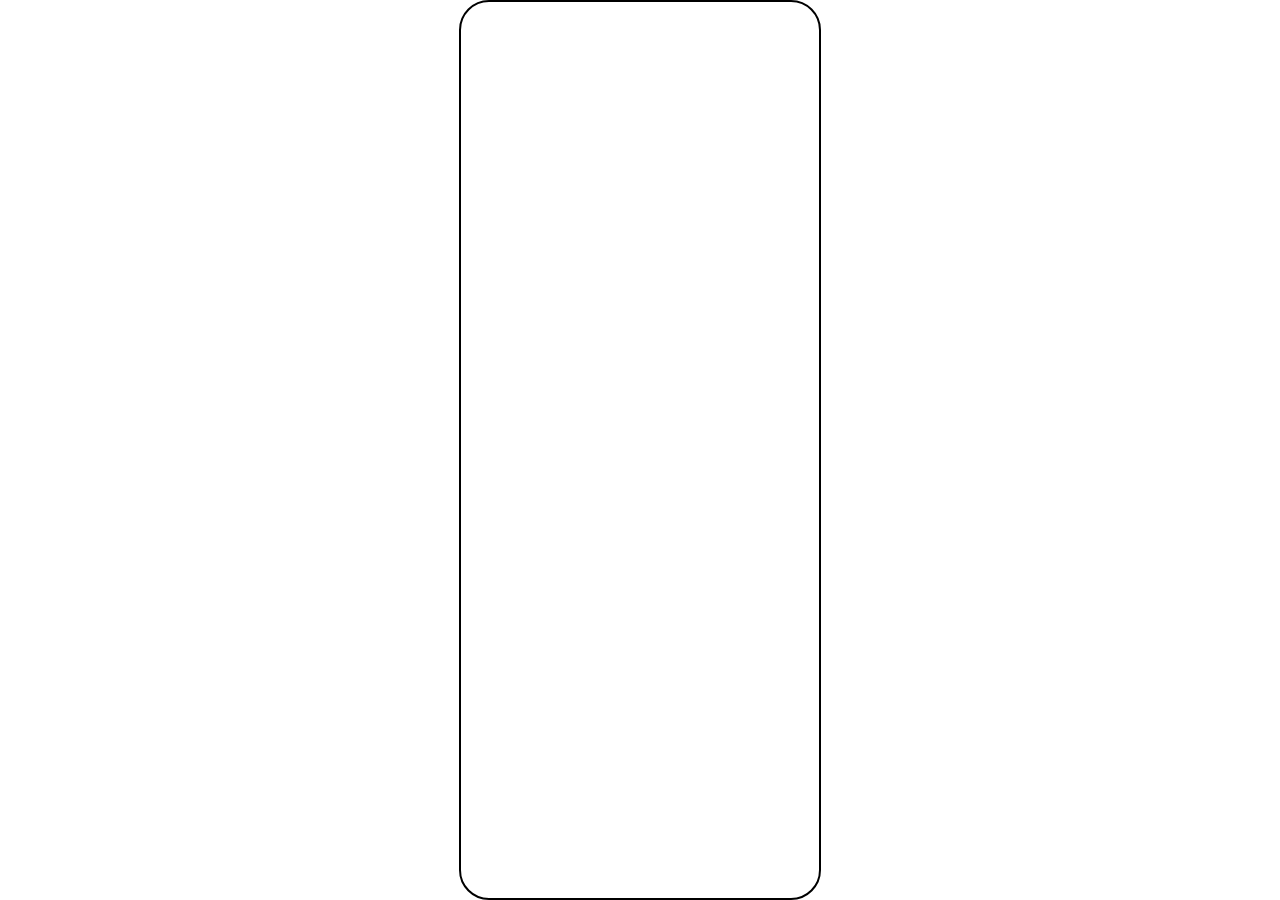
==== public/index.html @ 3a5a5eb6 "Initial commit" ====
<!DOCTYPE html>
<html lang="en">

<head>
    <meta charset="UTF-8">
    <meta name="viewport" content="width=device-width, initial-scale=1.0">
    <link rel="stylesheet" href="newspaper.css">
    <link rel="stylesheet" href="guessTheWord.css">
    <link rel="stylesheet" href="memory.css">
    <link rel="stylesheet" href="guessTheRebus.css">
    <title>Document</title>
</head>

<body>
    <div id="newsPaperSection" class="displayNone">

        <p id="readCarefully">Läs noggran</p>

        <div id="navBar">
            <div>
                <h1>Västra Posten</h1>
            </div>
            <img id="newspaperIcon" src="bilder/image.png" alt="">
            <div>
                <h1>Lokala notiser</h1>
            </div>
        </div>

        <div id="sectionOne">

            <div class="articelSzS">
                <h1>Observationer vid kustområdet</h1>
                <p>
                    Under de senaste veckorna har några boende noterat återkommande rörelser i området vid vattnet.
                    Det handlar främst om personer som passerar igenom utan tydligt ärende.
                </p>
                <p>
                    Vissa tider verkar vara mer frekventa än andra, särskilt kvällstid.
                </p>
                <p>
                    En anteckning som cirkulerar i ett vittnesmål innehåller siffran <span
                        class="highlight">55.610</span>.
                </p>
                <p>
                    Vad siffran syftar på är oklart.
                </p>
            </div>

            <div class="articelSzS">
                <h1>Lokalt café lockar besökare</h1>
                <p>
                    Ett nytt café i området har snabbt blivit ett vanligt stopp för förbipasserande.
                    Många sitter där korta stunder innan de går vidare.
                </p>

                <img src="bilder/download.jpg" alt=" ">

                <p>
                    Någon har noterat en sifferrad i närheten: <span class="clue">12.972</span>.
                </p>
                <p>
                    Det är oklart om det är en slump eller något som har betydelse.
                </p>
                <p>
                    Platsen används ofta för korta möten.
                </p>
            </div>

            <div class="articelSzS">
                <div id="picNText">
                    <h1>Person observerad vid elinstallationer</h1>
                </div>

                <img id="picSzS" src="bilder/johannes.png" alt="">

                <p>
                    En person har setts vid flera tillfällen i närheten av teknisk utrustning i området.
                </p>
                <p>
                    Personen uppehåller sig ofta nära ett svartmålat elskåp.
                </p>
                <p>
                    Efter korta interaktioner lämnas platsen snabbt.
                </p>
                <p>
                    Inga ytterligare incidenter har rapporterats.
                </p>
            </div>

        </div>

        <div id="sectionTwo">

            <div class="articelSzS">
                <h1>Förändringar i kustnära område</h1>

                <p class="subheadline">Lokala observationer över tid</p>

                <img src="bilder/aghemp_fasad_9.webp" alt=" ">

                <p>
                    Området har under en längre period haft små förändringar i rörelsemönster.
                </p>

                <p>
                    Flera personer rör sig genom samma platser med jämna mellanrum.
                </p>

                <p>
                    En sammanställning av noteringar visar två värden:
                    <span class="highlight">55.610201</span> och <span class="highlight">12.972288</span>.
                </p>

                <p>
                    Det är oklart om de två värdena har ett samband.
                </p>

                <p>
                    Vissa observationer pekar mot områden nära sittplatser och öppna ytor.
                </p>
            </div>

            <div class="articelSzS">
                <h1>Stenytor och återkommande mötesplatser</h1>
                <p>
                    I området finns flera stenytor där människor ofta stannar till en kort stund.
                </p>
                <p>
                    En av dessa ytor beskrivs som ovanligt jämn jämfört med andra i närheten.
                </p>
                <p>
                    Det finns inga rapporterade problem kopplade till platsen.
                </p>
                <p>
                    Observationerna fortsätter att dokumenteras löpande.
                </p>
            </div>

            <div class="articelSzS">
                <h1>Återkommande noteringar i området</h1>
                <p>
                    Kommunala inspektörer har börjat samla in fler rapporter från samma geografiska område.
                </p>

                <img src="bilder/download2.jpg" alt=" ">

                <p>
                    Det handlar främst om återkommande detaljer som inte verkar ha någon direkt förklaring.
                </p>
                <p>
                    Flera anteckningar pekar mot att rörelsemönster följer en slags rutin.
                </p>
                <p>
                    En plats nämns upprepade gånger men utan exakt angivelse av position.
                </p>
            </div>

        </div>

    </div>

    <div id="firstMission" class="displayNone"></div>
    <div id="guessTheWord" class="displayNone">
        <div id="gamingArea"></div>
        <input id="guessedLetter" type="text">
        <button id="confirmLetter">Enter</button>

    </div>

    <button class="displayNone" id="closeSectionButton" type="button">Close</button>

    <div class="gameContainer">
        <div class="guessTheRebus"></div>
        <div class="answerSection"></div>
        <div class="actionButtons"></div>
    </div>

    <script src="firstmission.js"></script>
    <script src="guessTheWord.js"></script>
    <script src="memory.js"></script>
    <script src="index.js"></script>
</body>

</html>
---- public/newspaper.css ----
body {
    margin: 0;
    background-color: #ffffff;
}

.displayNone {
    display: none !important;
}

#newsPaperSection {
    font-family: "Times New Roman", Georgia, serif;
    max-width: 1100px;
    margin: auto;
    margin-top: 100px;
    margin-bottom: 100px;
    background: #f4ecd8;
    border-radius: 10pX;
    padding: 30px;
    box-shadow: 0 0 20px rgba(0,0,0,0.2);
    position: relative;
}

#readCarefully {
    position: absolute;
    top: 10px;
    right: 20px;
    color: red;
    font-weight: bold;
    font-size: 12px;
    animation: blinkText 1.5s infinite;
}

@keyframes blinkText {
    0% { opacity: 1; }
    50% { opacity: 0.2; }
    100% { opacity: 1; }
}

#navBar {
    display: flex;
    justify-content: space-between;
    align-items: center;
    border-bottom: 4px double black;
    padding-bottom: 10px;
}

#navBar h1 {
    margin: 0;
    font-size: 26px;
    letter-spacing: 2px;
    text-transform: uppercase;
}

#newspaperIcon {
    height: 70px;
    width: 70px;
}

#sectionOne, #sectionTwo {
    display: flex;
    gap: 25px;
    margin-top: 25px;
}

.articelSzS {
    flex: 1;
    padding: 15px;
    border-right: 1px solid #999;
    position: relative;
}

.articelSzS:last-child {
    border-right: none;
}

.articelSzS h1 {
    font-size: 24px;
    margin-bottom: 10px;
    font-weight: bold;
    text-transform: uppercase;
    line-height: 1.2;
}

.articelSzS p:first-of-type::first-letter {
    font-size: 20px;
    float: left;
    margin-right: 2px;
    font-weight: bold;
    color: red;
}

.articelSzS p {
    margin: 6px 0;
    line-height: 1.6;
    font-size: 15px;
    text-align: justify;
}

.highlight {
    font-weight: bold;
    font-size: 12px;
    letter-spacing: 1px;
}

.clue {
    font-style: italic;
    text-decoration: underline;
}

.articelSzS img {
    width: 100%;
    filter: grayscale(100%);
    margin: 10px 0;
}

.subheadline {
    font-size: 14px;
    font-style: italic;
    border-bottom: 1px solid #aaa;
    margin-bottom: 8px;
}

#picNText {
    display: flex;
    gap: 10px;
    align-items: center;
}

#firstMission {
    min-height: 100vh;
    width: 100%;
    background-color: black;
    font-family: 'Courier New', Courier, monospace;
    color: rgb(18, 138, 18);
    font-weight: 500;
}

#textDivFirstMission {
    display: flex;
    flex-wrap: wrap;
}
---- public/guessTheRebus.css ----
.gameContainer {
    display: flex;
    justify-content: center;
    flex-direction: column;
    height: 100vh;
}

.guessTheRebus {
    height: 100%;
    min-width: 28%;
    cursor: pointer;
    display: flex;
    align-self: center;
    align-items: center;
    font-size: 10px;
    color: transparent;
    /* Döljer texten som standard */
    transition: transform 0.2s;
    border: 2px solid black;
    border-radius: 30px;

}

/* 📱 Mobilanpassning */
@media (max-width: 600px) {
    .gameContainer {
        width: 12vw;
        height: 12vw;
        font-size: 16px;
    }

    * {
        box-sizing: border-box;
    }

    /* input,
    button {
        width: 100%;
        max-width: 300px;

    } */
}
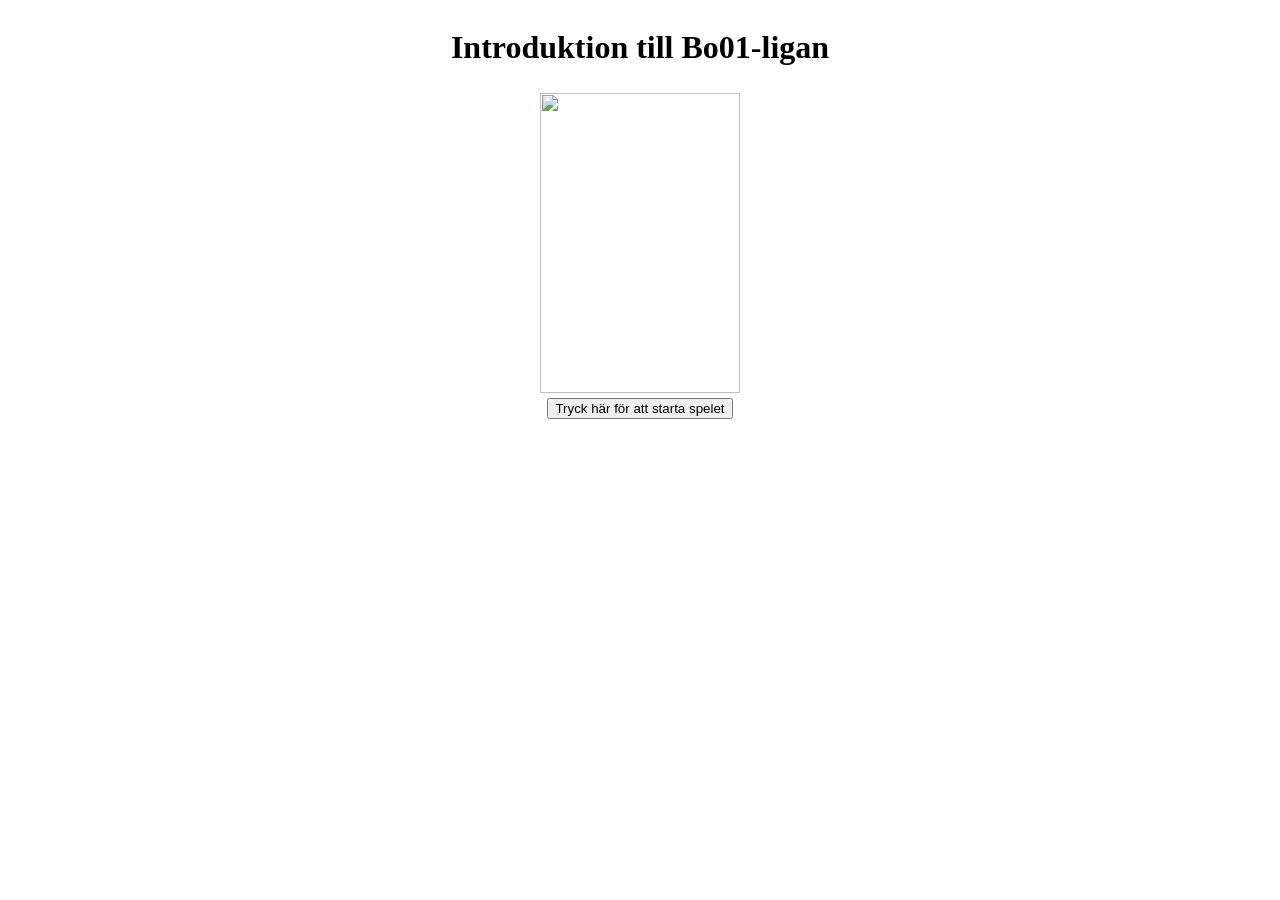
==== commit 57ba096b: "changed mapstructe for easier flow" ====
--- a/public/index.html
+++ b/public/index.html
@@ -1,184 +1,33 @@
 <!DOCTYPE html>
 <html lang="en">
-
 <head>
     <meta charset="UTF-8">
     <meta name="viewport" content="width=device-width, initial-scale=1.0">
-    <link rel="stylesheet" href="newspaper.css">
-    <link rel="stylesheet" href="guessTheWord.css">
-    <link rel="stylesheet" href="memory.css">
-    <link rel="stylesheet" href="guessTheRebus.css">
-    <title>Document</title>
+    <title>Start</title>
+    <style>
+        body {
+            display: flex;
+            flex-direction: column;
+            align-items: center;
+            gap: 5px;
+        }
+        img {
+            height: 300px;
+            width: 200px;
+        }
+    </style>
 </head>
+<body>
+    <h1>Introduktion till Bo01-ligan</h1>
+    <img src="bilder/backgroundInfo.png" alt="">
 
-<body>
-    <div id="newsPaperSection" class="displayNone">
+    <button onclick="startGame()">Tryck här för att starta spelet</button>
 
-        <p id="readCarefully">Läs noggran</p>
-
-        <div id="navBar">
-            <div>
-                <h1>Västra Posten</h1>
-            </div>
-            <img id="newspaperIcon" src="bilder/image.png" alt="">
-            <div>
-                <h1>Lokala notiser</h1>
-            </div>
-        </div>
-
-        <div id="sectionOne">
-
-            <div class="articelSzS">
-                <h1>Observationer vid kustområdet</h1>
-                <p>
-                    Under de senaste veckorna har några boende noterat återkommande rörelser i området vid vattnet.
-                    Det handlar främst om personer som passerar igenom utan tydligt ärende.
-                </p>
-                <p>
-                    Vissa tider verkar vara mer frekventa än andra, särskilt kvällstid.
-                </p>
-                <p>
-                    En anteckning som cirkulerar i ett vittnesmål innehåller siffran <span
-                        class="highlight">55.610</span>.
-                </p>
-                <p>
-                    Vad siffran syftar på är oklart.
-                </p>
-            </div>
-
-            <div class="articelSzS">
-                <h1>Lokalt café lockar besökare</h1>
-                <p>
-                    Ett nytt café i området har snabbt blivit ett vanligt stopp för förbipasserande.
-                    Många sitter där korta stunder innan de går vidare.
-                </p>
-
-                <img src="bilder/download.jpg" alt=" ">
-
-                <p>
-                    Någon har noterat en sifferrad i närheten: <span class="clue">12.972</span>.
-                </p>
-                <p>
-                    Det är oklart om det är en slump eller något som har betydelse.
-                </p>
-                <p>
-                    Platsen används ofta för korta möten.
-                </p>
-            </div>
-
-            <div class="articelSzS">
-                <div id="picNText">
-                    <h1>Person observerad vid elinstallationer</h1>
-                </div>
-
-                <img id="picSzS" src="bilder/johannes.png" alt="">
-
-                <p>
-                    En person har setts vid flera tillfällen i närheten av teknisk utrustning i området.
-                </p>
-                <p>
-                    Personen uppehåller sig ofta nära ett svartmålat elskåp.
-                </p>
-                <p>
-                    Efter korta interaktioner lämnas platsen snabbt.
-                </p>
-                <p>
-                    Inga ytterligare incidenter har rapporterats.
-                </p>
-            </div>
-
-        </div>
-
-        <div id="sectionTwo">
-
-            <div class="articelSzS">
-                <h1>Förändringar i kustnära område</h1>
-
-                <p class="subheadline">Lokala observationer över tid</p>
-
-                <img src="bilder/aghemp_fasad_9.webp" alt=" ">
-
-                <p>
-                    Området har under en längre period haft små förändringar i rörelsemönster.
-                </p>
-
-                <p>
-                    Flera personer rör sig genom samma platser med jämna mellanrum.
-                </p>
-
-                <p>
-                    En sammanställning av noteringar visar två värden:
-                    <span class="highlight">55.610201</span> och <span class="highlight">12.972288</span>.
-                </p>
-
-                <p>
-                    Det är oklart om de två värdena har ett samband.
-                </p>
-
-                <p>
-                    Vissa observationer pekar mot områden nära sittplatser och öppna ytor.
-                </p>
-            </div>
-
-            <div class="articelSzS">
-                <h1>Stenytor och återkommande mötesplatser</h1>
-                <p>
-                    I området finns flera stenytor där människor ofta stannar till en kort stund.
-                </p>
-                <p>
-                    En av dessa ytor beskrivs som ovanligt jämn jämfört med andra i närheten.
-                </p>
-                <p>
-                    Det finns inga rapporterade problem kopplade till platsen.
-                </p>
-                <p>
-                    Observationerna fortsätter att dokumenteras löpande.
-                </p>
-            </div>
-
-            <div class="articelSzS">
-                <h1>Återkommande noteringar i området</h1>
-                <p>
-                    Kommunala inspektörer har börjat samla in fler rapporter från samma geografiska område.
-                </p>
-
-                <img src="bilder/download2.jpg" alt=" ">
-
-                <p>
-                    Det handlar främst om återkommande detaljer som inte verkar ha någon direkt förklaring.
-                </p>
-                <p>
-                    Flera anteckningar pekar mot att rörelsemönster följer en slags rutin.
-                </p>
-                <p>
-                    En plats nämns upprepade gånger men utan exakt angivelse av position.
-                </p>
-            </div>
-
-        </div>
-
-    </div>
-
-    <div id="firstMission" class="displayNone"></div>
-    <div id="guessTheWord" class="displayNone">
-        <div id="gamingArea"></div>
-        <input id="guessedLetter" type="text">
-        <button id="confirmLetter">Enter</button>
-
-    </div>
-
-    <button class="displayNone" id="closeSectionButton" type="button">Close</button>
-
-    <div class="gameContainer">
-        <div class="guessTheRebus"></div>
-        <div class="answerSection"></div>
-        <div class="actionButtons"></div>
-    </div>
-
-    <script src="firstmission.js"></script>
-    <script src="guessTheWord.js"></script>
-    <script src="memory.js"></script>
+    <script>
+    function startGame() {
+        window.location.href = "guesspassword/password.html";
+    }
+    </script>
     <script src="index.js"></script>
 </body>
-
 </html>
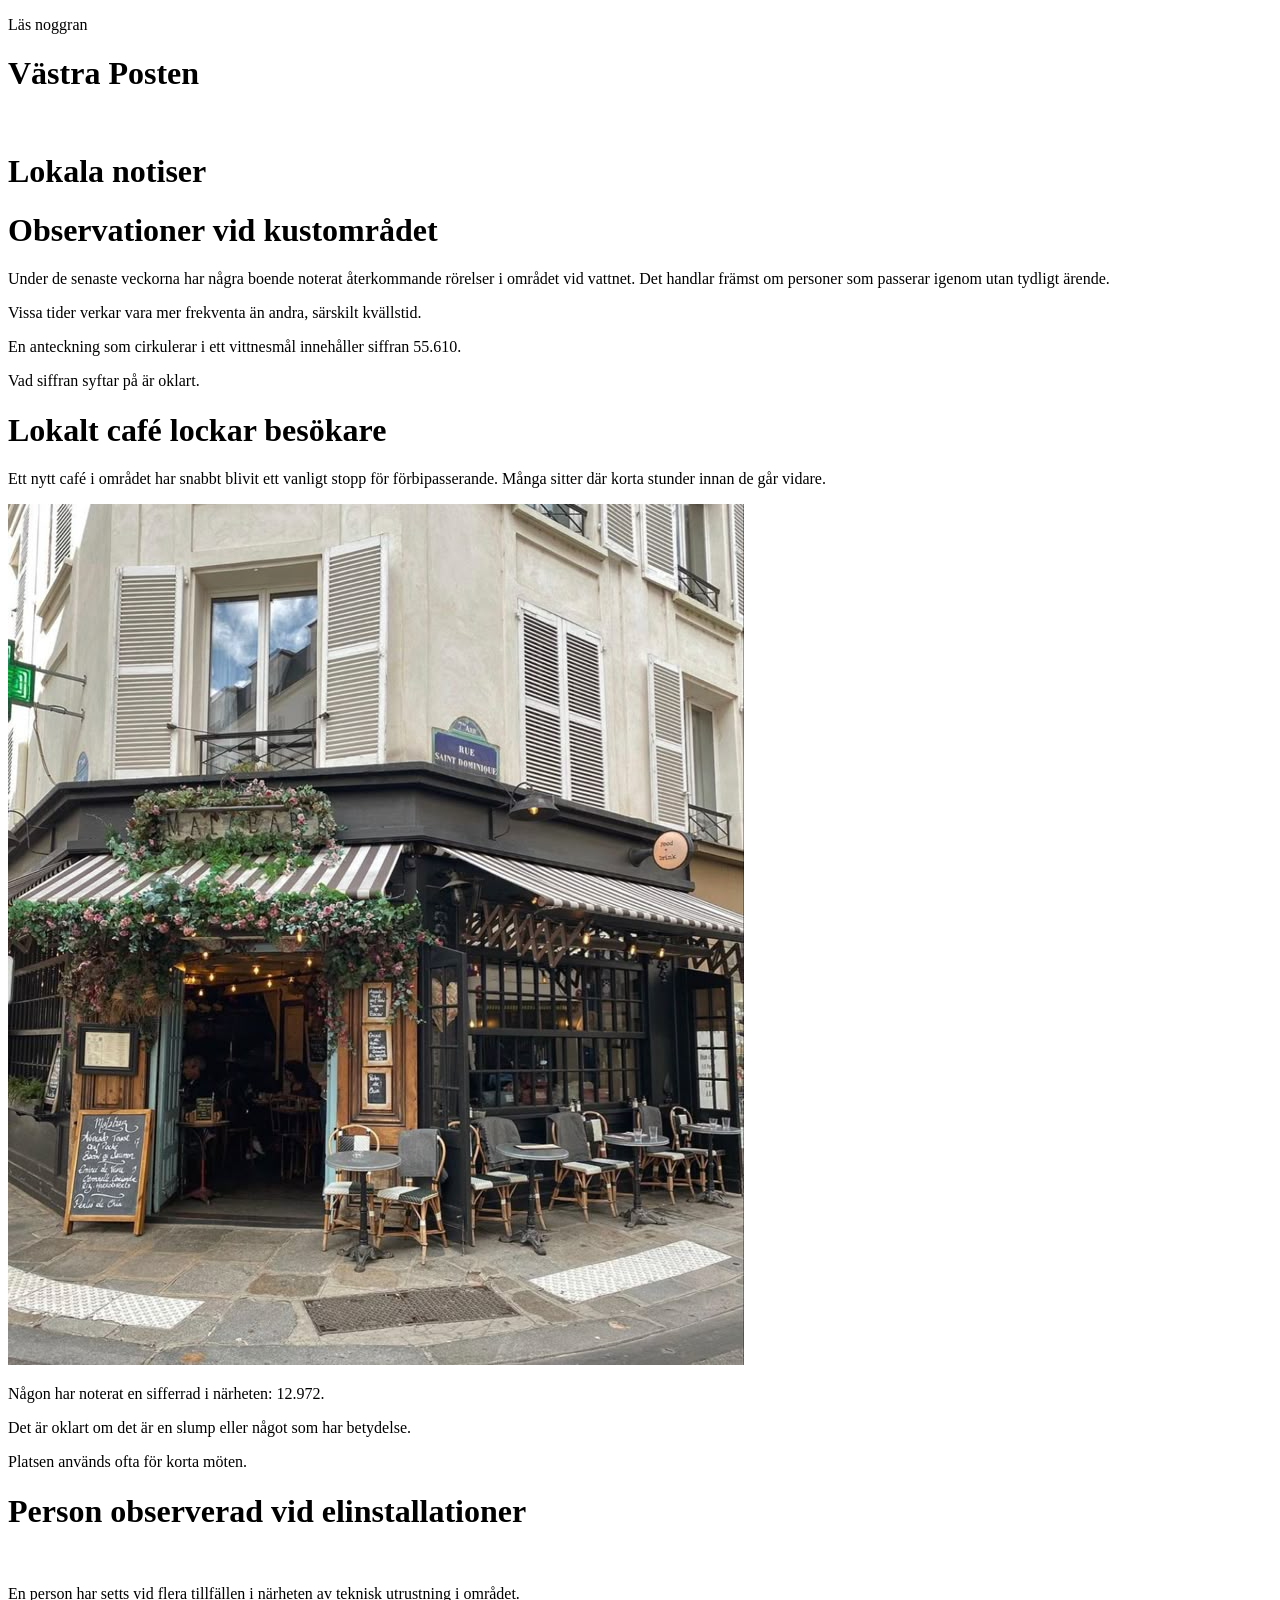
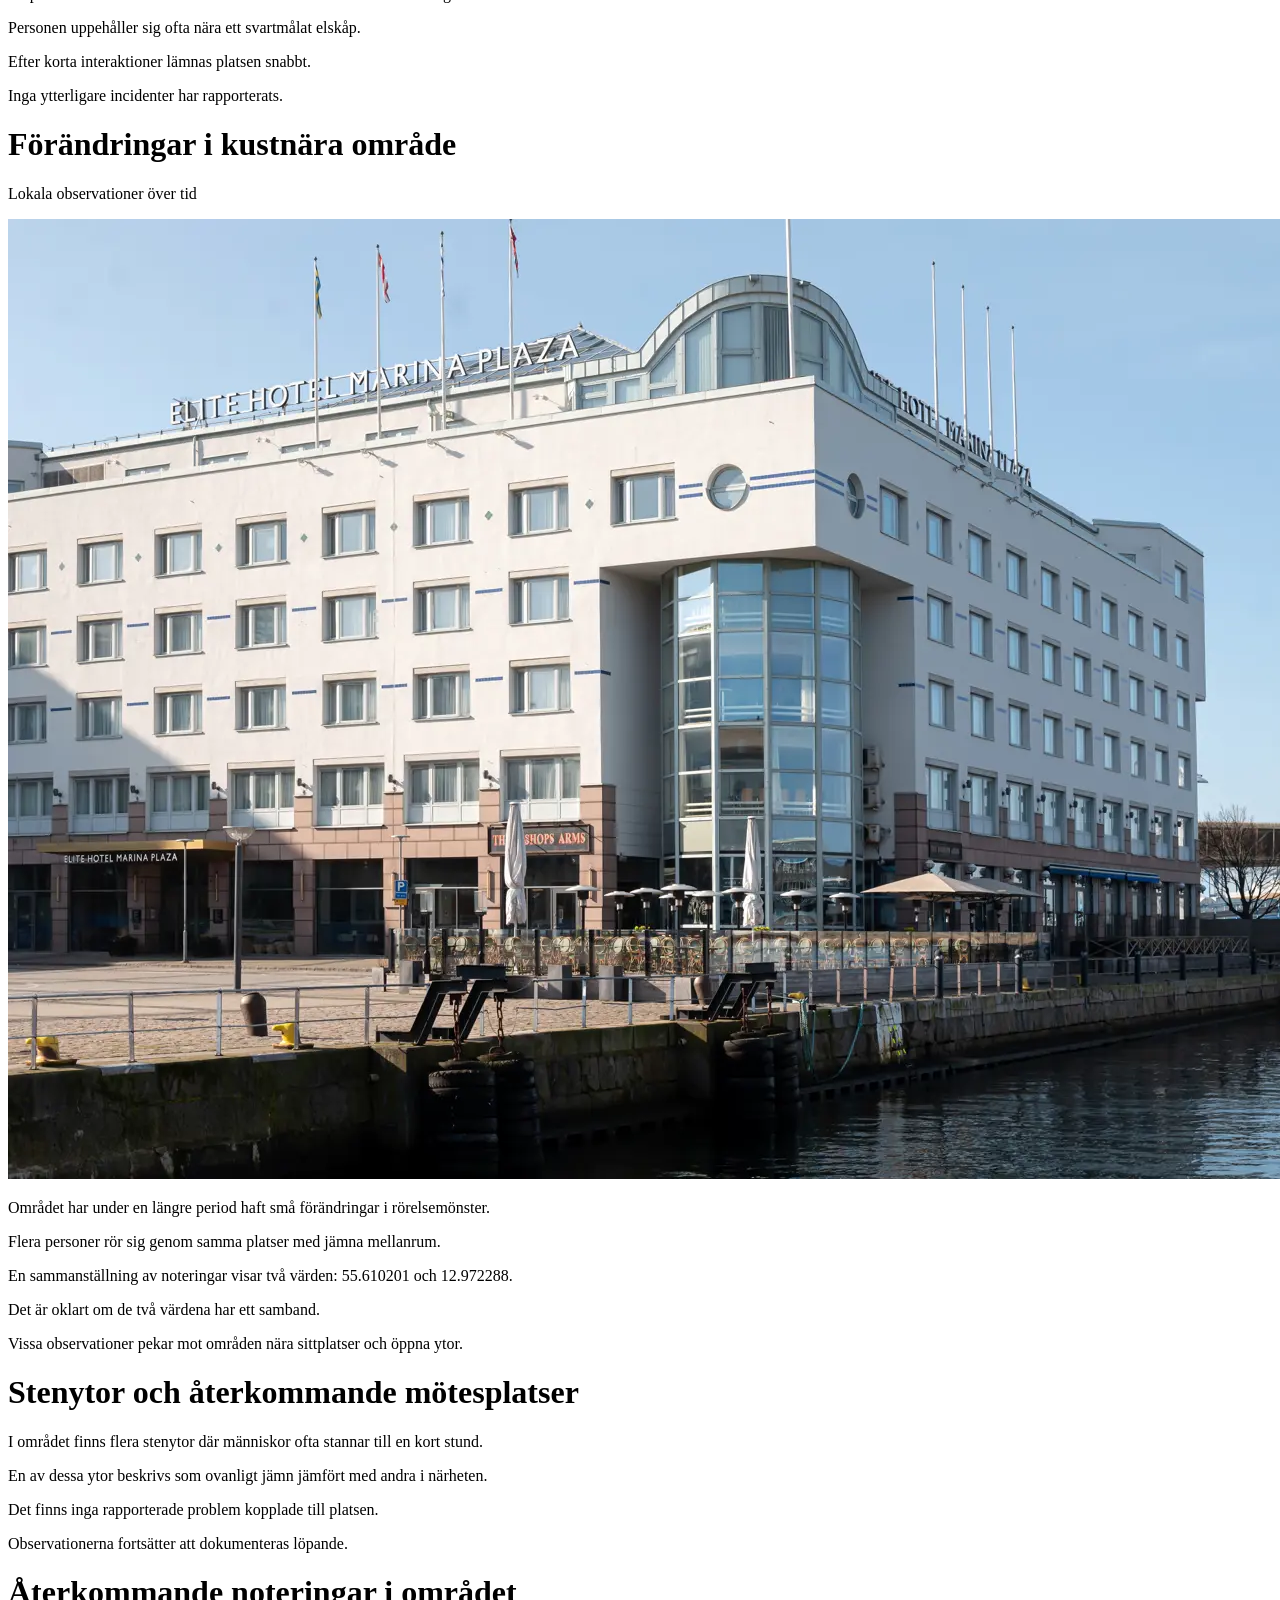
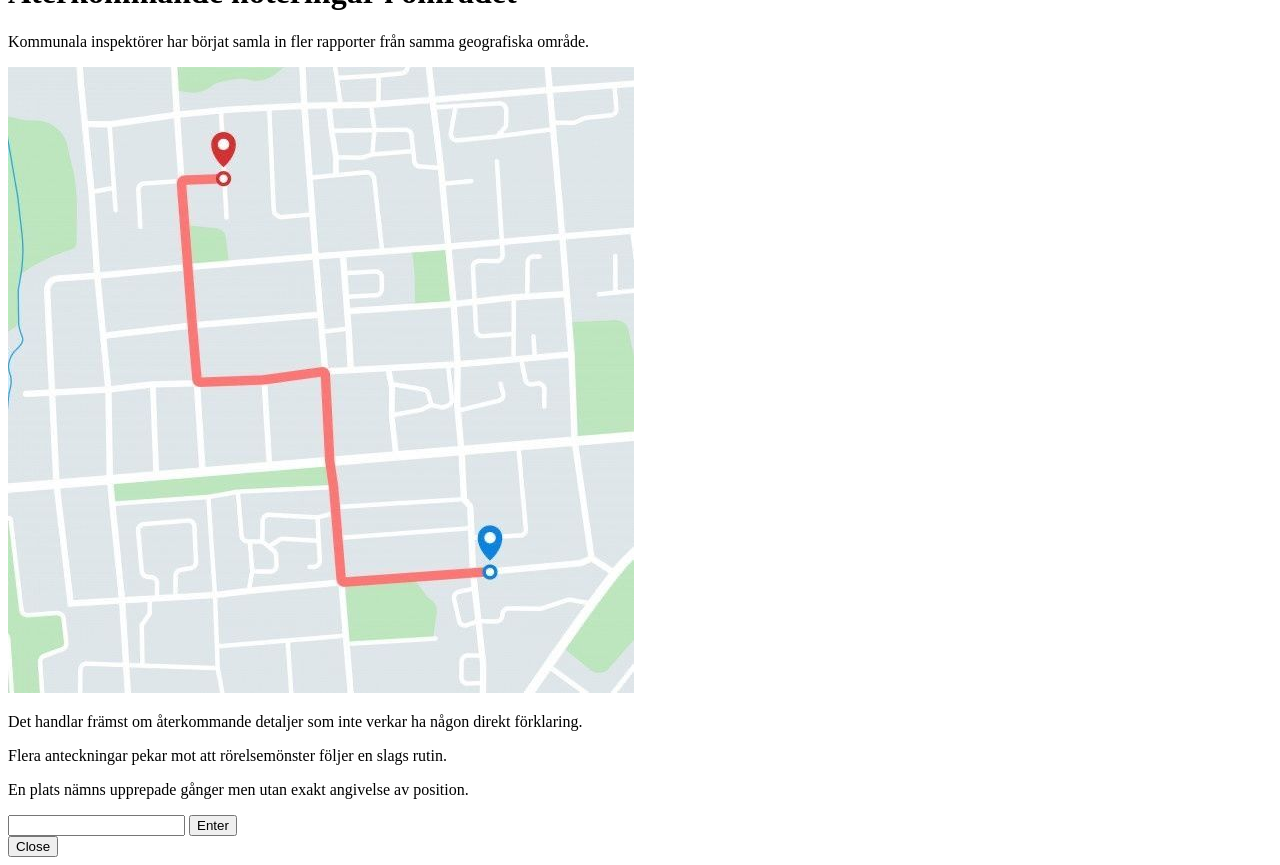
==== commit acaffce0: "Mögelost" ====
--- a/public/index.html
+++ b/public/index.html
@@ -3,31 +3,170 @@
 <head>
     <meta charset="UTF-8">
     <meta name="viewport" content="width=device-width, initial-scale=1.0">
-    <title>Start</title>
-    <style>
-        body {
-            display: flex;
-            flex-direction: column;
-            align-items: center;
-            gap: 5px;
-        }
-        img {
-            height: 300px;
-            width: 200px;
-        }
-    </style>
+    <link rel="stylesheet" href="newspaper.css">
+    <link rel="stylesheet" href="guessTheWord.css">
+    <link rel="stylesheet" href="memory.css">
+    <title>Document</title>
 </head>
 <body>
-    <h1>Introduktion till Bo01-ligan</h1>
-    <img src="bilder/backgroundInfo.png" alt="">
+    <div id="newsPaperSection">
 
-    <button onclick="startGame()">Tryck här för att starta spelet</button>
+        <p id="readCarefully">Läs noggran</p>
 
-    <script>
-    function startGame() {
-        window.location.href = "guesspassword/password.html";
-    }
-    </script>
+        <div id="navBar">
+            <div>
+                <h1>Västra Posten</h1>
+            </div>
+            <img id="newspaperIcon" src="bilder/image.png" alt="">
+            <div>
+                <h1>Lokala notiser</h1>
+            </div>
+        </div>
+
+        <div id="sectionOne">
+
+            <div class="articelSzS">
+                <h1>Observationer vid kustområdet</h1>
+                <p>
+                    Under de senaste veckorna har några boende noterat återkommande rörelser i området vid vattnet.
+                    Det handlar främst om personer som passerar igenom utan tydligt ärende.
+                </p>
+                <p>
+                    Vissa tider verkar vara mer frekventa än andra, särskilt kvällstid.
+                </p>
+                <p>
+                    En anteckning som cirkulerar i ett vittnesmål innehåller siffran <span class="highlight">55.610</span>.
+                </p>
+                <p>
+                    Vad siffran syftar på är oklart.
+                </p>
+            </div>
+
+            <div class="articelSzS">
+                <h1>Lokalt café lockar besökare</h1>
+                <p>
+                    Ett nytt café i området har snabbt blivit ett vanligt stopp för förbipasserande.
+                    Många sitter där korta stunder innan de går vidare.
+                </p>
+                
+                <img src="bilder/download.jpg" alt=" ">
+
+                <p>
+                    Någon har noterat en sifferrad i närheten: <span class="clue">12.972</span>.
+                </p>
+                <p>
+                    Det är oklart om det är en slump eller något som har betydelse.
+                </p>
+                <p>
+                    Platsen används ofta för korta möten.
+                </p>
+            </div>
+
+            <div class="articelSzS">
+                <div id="picNText">
+                    <h1>Person observerad vid elinstallationer</h1>
+                </div>
+                
+                <img id="picSzS" src="bilder/johannes.png" alt="">
+
+                <p>
+                    En person har setts vid flera tillfällen i närheten av teknisk utrustning i området.
+                </p>
+                <p>
+                    Personen uppehåller sig ofta nära ett svartmålat elskåp.
+                </p>
+                <p>
+                    Efter korta interaktioner lämnas platsen snabbt.
+                </p>
+                <p>
+                    Inga ytterligare incidenter har rapporterats.
+                </p>
+            </div>
+
+        </div>
+
+        <div id="sectionTwo">
+
+            <div class="articelSzS">
+                <h1>Förändringar i kustnära område</h1>
+
+                <p class="subheadline">Lokala observationer över tid</p>
+
+                <img src="bilder/aghemp_fasad_9.webp" alt=" ">
+
+                <p>
+                    Området har under en längre period haft små förändringar i rörelsemönster.
+                </p>
+
+                <p>
+                    Flera personer rör sig genom samma platser med jämna mellanrum.
+                </p>
+
+                <p>
+                    En sammanställning av noteringar visar två värden: 
+                    <span class="highlight">55.610201</span> och <span class="highlight">12.972288</span>.
+                </p>
+
+                <p>
+                    Det är oklart om de två värdena har ett samband.
+                </p>
+
+                <p>
+                    Vissa observationer pekar mot områden nära sittplatser och öppna ytor.
+                </p>
+            </div>
+
+            <div class="articelSzS">
+                <h1>Stenytor och återkommande mötesplatser</h1>
+                <p>
+                    I området finns flera stenytor där människor ofta stannar till en kort stund.
+                </p>
+                <p>
+                    En av dessa ytor beskrivs som ovanligt jämn jämfört med andra i närheten.
+                </p>
+                <p>
+                    Det finns inga rapporterade problem kopplade till platsen.
+                </p>
+                <p>
+                    Observationerna fortsätter att dokumenteras löpande.
+                </p>
+            </div>
+
+            <div class="articelSzS">
+                <h1>Återkommande noteringar i området</h1>
+                <p>
+                    Kommunala inspektörer har börjat samla in fler rapporter från samma geografiska område.
+                </p>
+                
+                <img src="bilder/download2.jpg" alt=" ">
+
+                <p>
+                    Det handlar främst om återkommande detaljer som inte verkar ha någon direkt förklaring.
+                </p>
+                <p>
+                    Flera anteckningar pekar mot att rörelsemönster följer en slags rutin.
+                </p>
+                <p>
+                    En plats nämns upprepade gånger men utan exakt angivelse av position.
+                </p>
+            </div>
+
+        </div>
+
+    </div>
+
+    <div id="firstMission" class="displayNone"></div>
+    <div id="guessTheWord">
+        <div id="gamingArea"></div>
+        <input id="guessedLetter" type="text">
+        <button id="confirmLetter">Enter</button>
+    </div>
+
+    <button class="displayNone" id="closeSectionButton" type="button">Close</button>
+
+    <script src="firstmission.js"></script>
+    <script src="guessTheWord.js"></script>
+    <script src="memory.js"></script>
     <script src="index.js"></script>
 </body>
 </html>
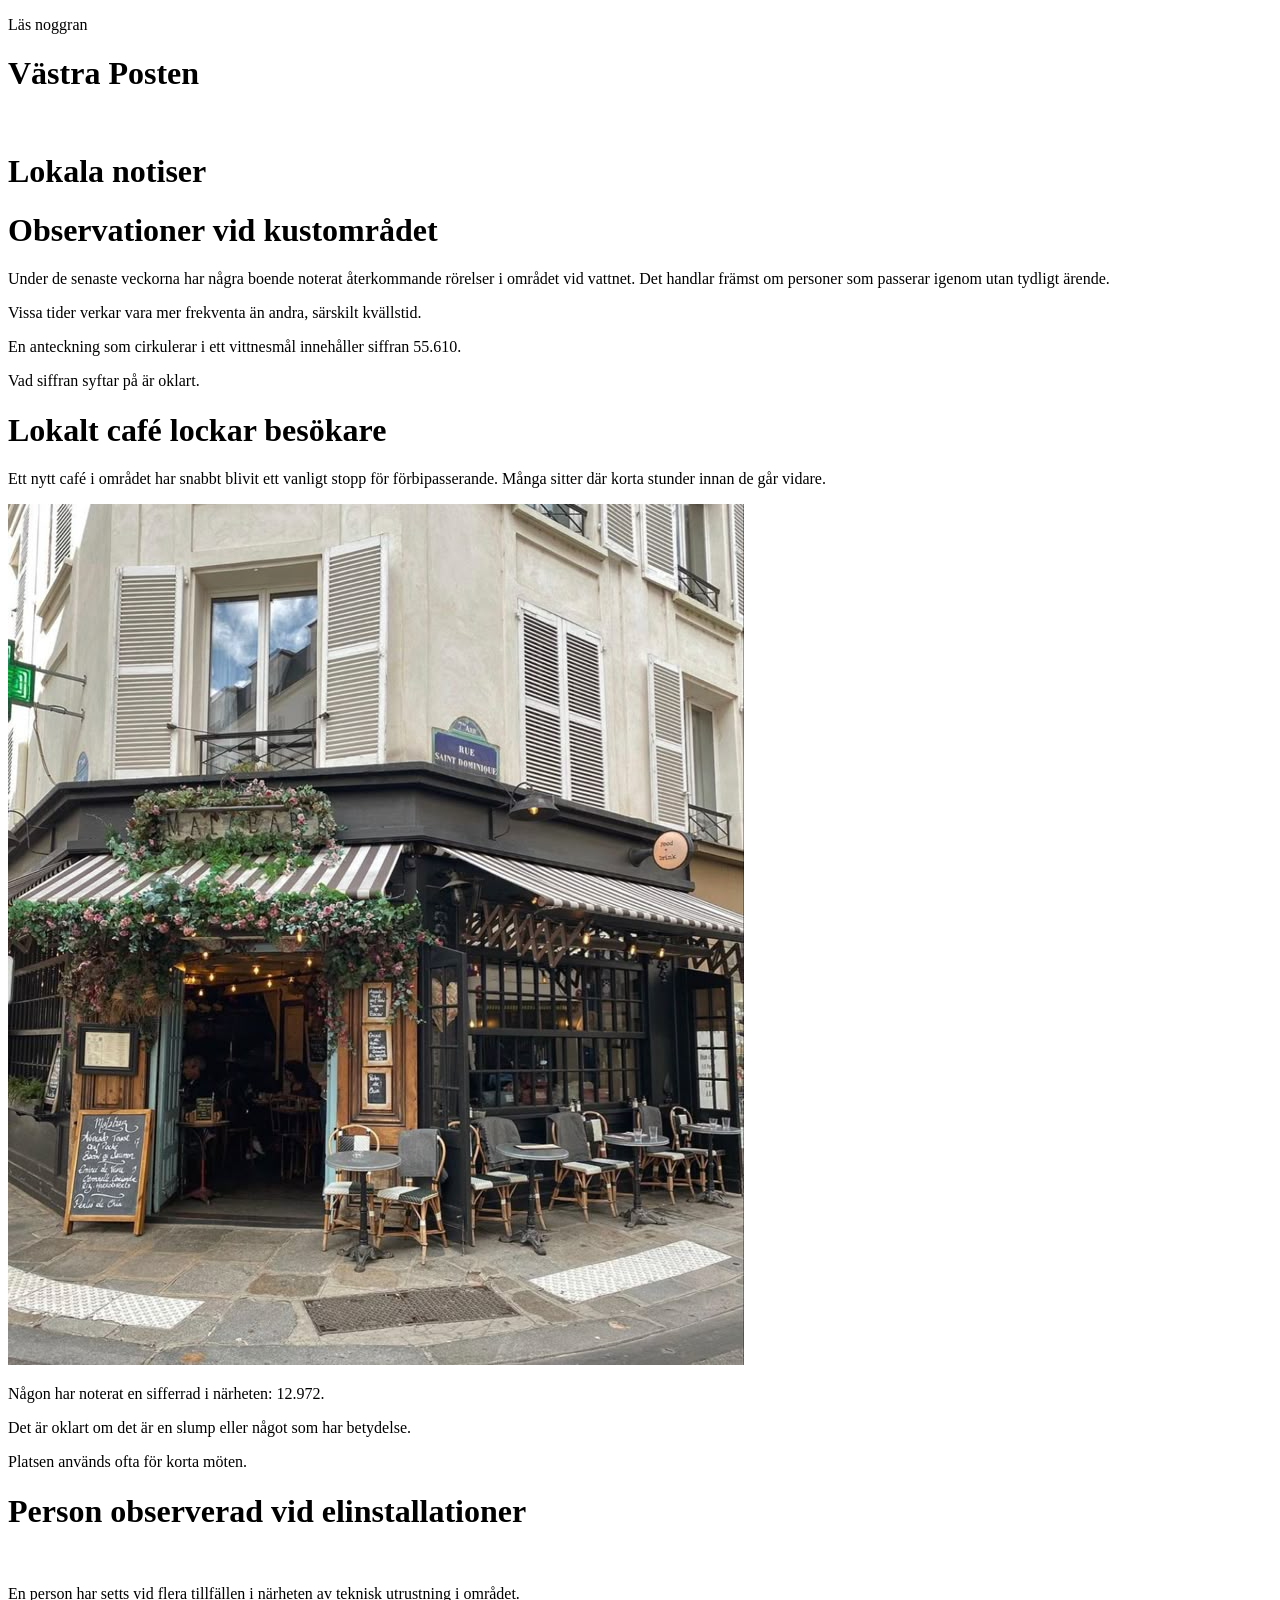
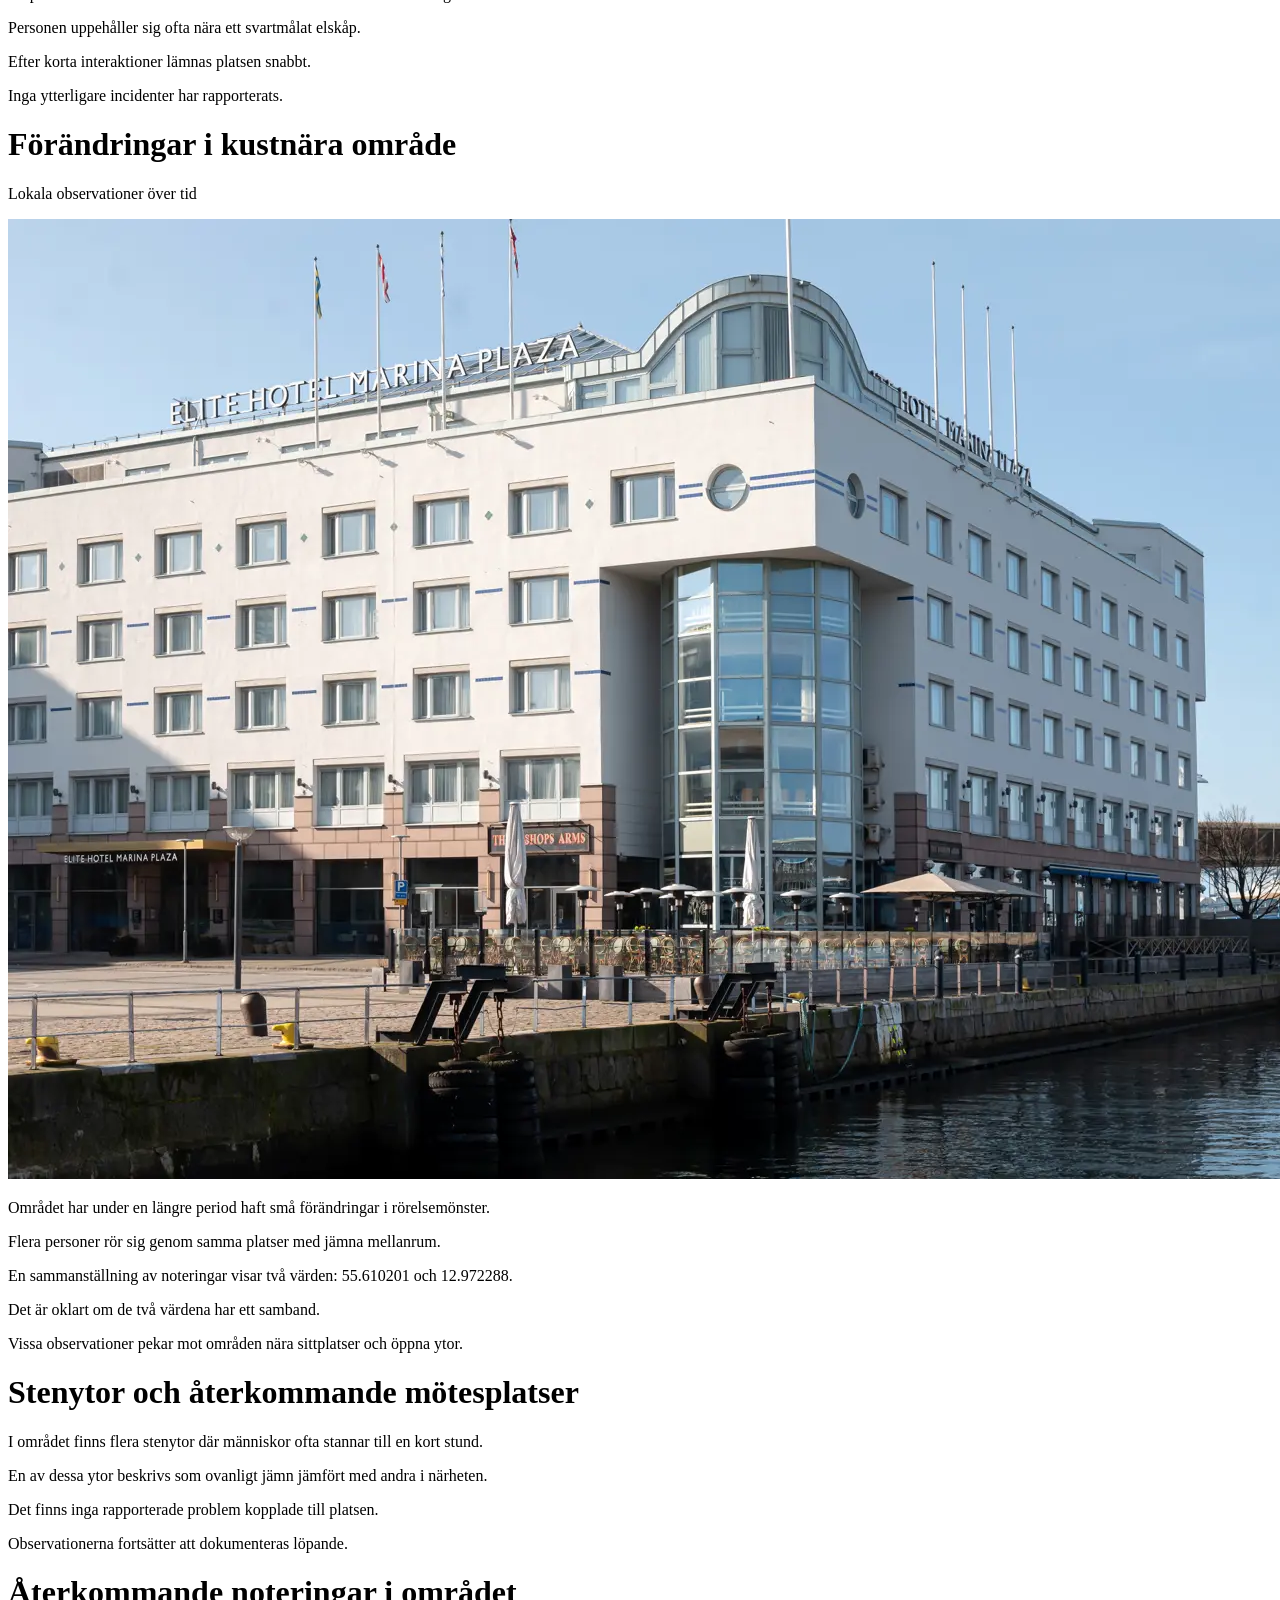
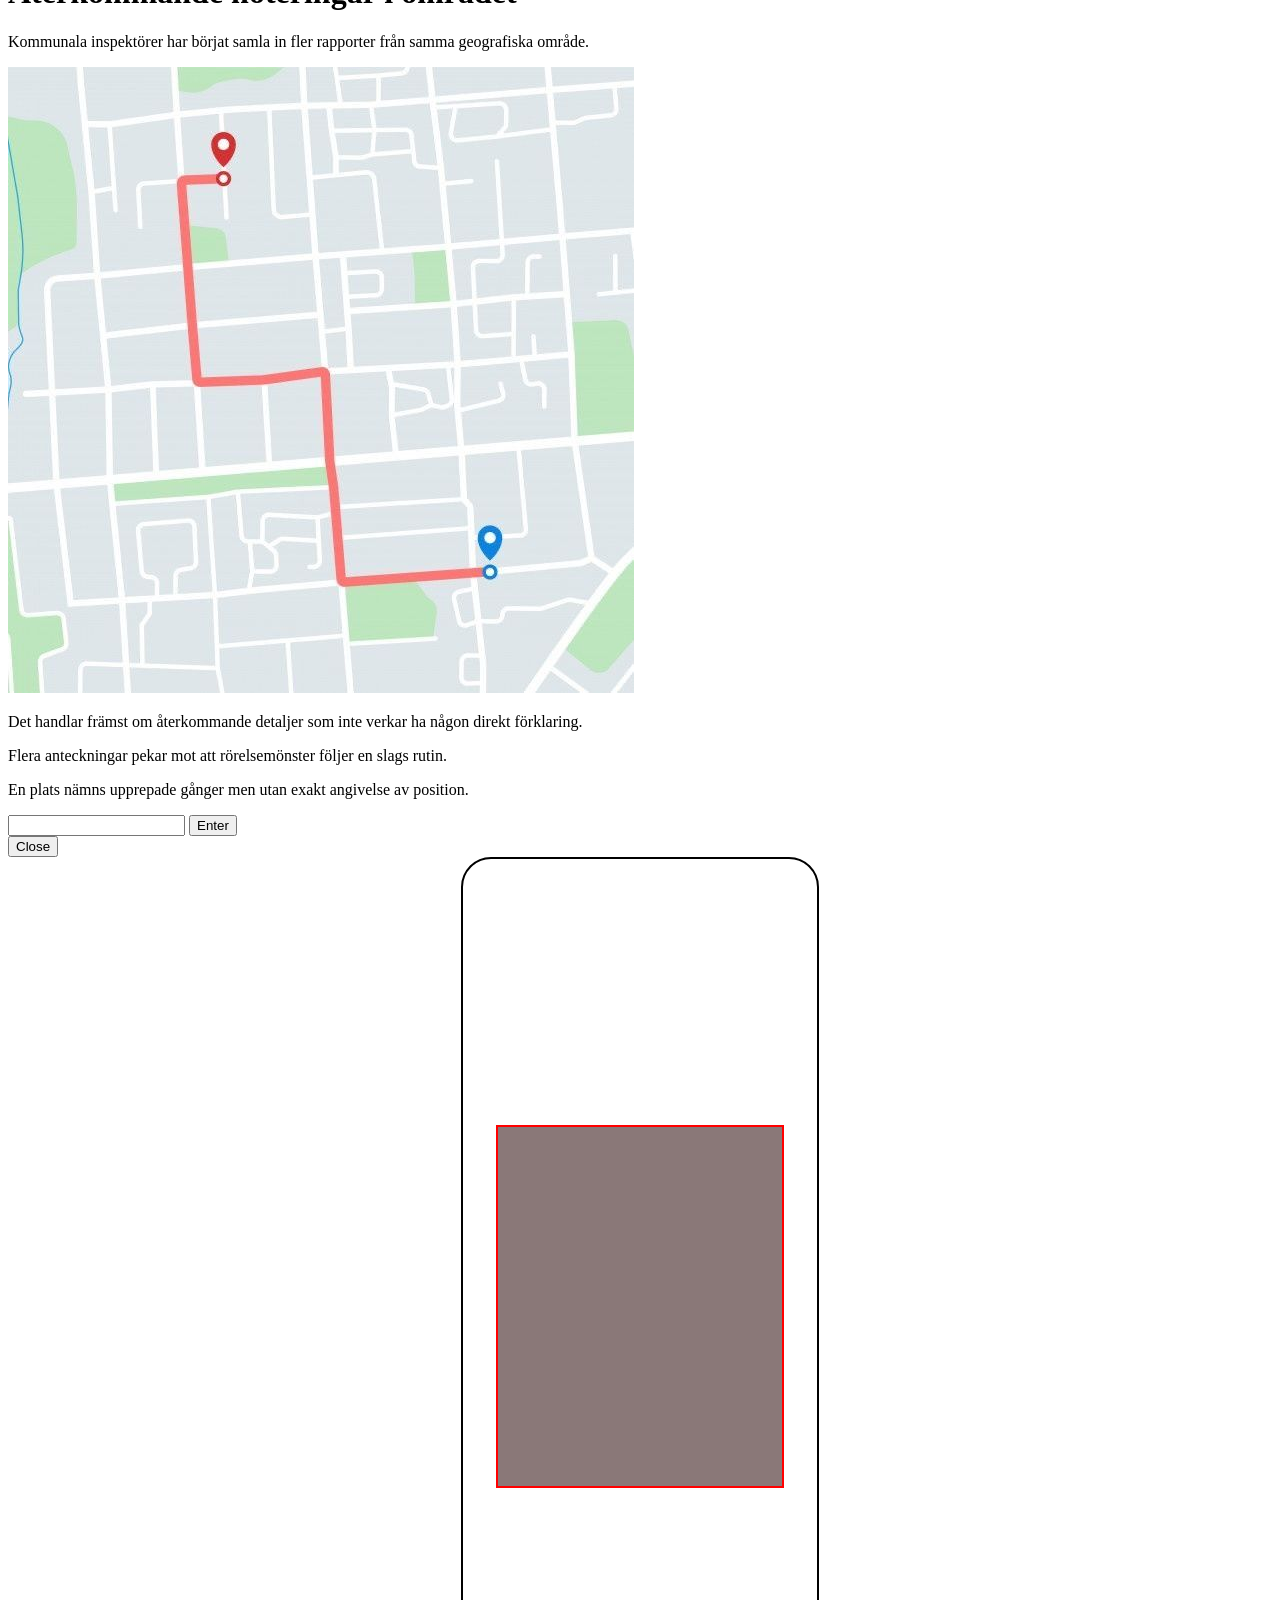
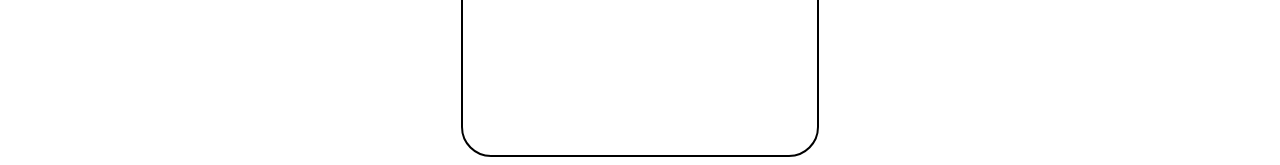
==== commit a2e5fdda: "La till emojies-pngs i bilder-mapp" ====
--- a/public/index.html
+++ b/public/index.html
@@ -1,15 +1,18 @@
 <!DOCTYPE html>
 <html lang="en">
+
 <head>
     <meta charset="UTF-8">
     <meta name="viewport" content="width=device-width, initial-scale=1.0">
     <link rel="stylesheet" href="newspaper.css">
     <link rel="stylesheet" href="guessTheWord.css">
     <link rel="stylesheet" href="memory.css">
+    <link rel="stylesheet" href="guessTheRebus.css">
     <title>Document</title>
 </head>
+
 <body>
-    <div id="newsPaperSection">
+    <div id="newsPaperSection" class="displayNone">
 
         <p id="readCarefully">Läs noggran</p>
 
@@ -35,7 +38,8 @@
                     Vissa tider verkar vara mer frekventa än andra, särskilt kvällstid.
                 </p>
                 <p>
-                    En anteckning som cirkulerar i ett vittnesmål innehåller siffran <span class="highlight">55.610</span>.
+                    En anteckning som cirkulerar i ett vittnesmål innehåller siffran <span
+                        class="highlight">55.610</span>.
                 </p>
                 <p>
                     Vad siffran syftar på är oklart.
@@ -48,7 +52,7 @@
                     Ett nytt café i området har snabbt blivit ett vanligt stopp för förbipasserande.
                     Många sitter där korta stunder innan de går vidare.
                 </p>
-                
+
                 <img src="bilder/download.jpg" alt=" ">
 
                 <p>
@@ -66,7 +70,7 @@
                 <div id="picNText">
                     <h1>Person observerad vid elinstallationer</h1>
                 </div>
-                
+
                 <img id="picSzS" src="bilder/johannes.png" alt="">
 
                 <p>
@@ -103,7 +107,7 @@
                 </p>
 
                 <p>
-                    En sammanställning av noteringar visar två värden: 
+                    En sammanställning av noteringar visar två värden:
                     <span class="highlight">55.610201</span> och <span class="highlight">12.972288</span>.
                 </p>
 
@@ -137,7 +141,7 @@
                 <p>
                     Kommunala inspektörer har börjat samla in fler rapporter från samma geografiska område.
                 </p>
-                
+
                 <img src="bilder/download2.jpg" alt=" ">
 
                 <p>
@@ -156,17 +160,29 @@
     </div>
 
     <div id="firstMission" class="displayNone"></div>
-    <div id="guessTheWord">
+    <div id="guessTheWord" class="displayNone">
         <div id="gamingArea"></div>
         <input id="guessedLetter" type="text">
         <button id="confirmLetter">Enter</button>
+
     </div>
 
     <button class="displayNone" id="closeSectionButton" type="button">Close</button>
+
+    <div class="gameContainer">
+        <div class="phone">
+            <div class="gamingArea">
+                <div class="guessTheRebus"></div>
+                <div class="answerSection"></div>
+                <div class="actionButtons"></div>
+            </div>
+        </div>
+    </div>
 
     <script src="firstmission.js"></script>
     <script src="guessTheWord.js"></script>
     <script src="memory.js"></script>
     <script src="index.js"></script>
 </body>
+
 </html>
--- a/public/guessTheRebus.css
+++ b/public/guessTheRebus.css
@@ -0,0 +1,50 @@
+.gameContainer {
+    display: flex;
+    justify-content: center;
+    flex-direction: column;
+    height: 100vh;
+}
+
+.phone {
+    height: 100%;
+    min-width: 28%;
+    cursor: pointer;
+    display: flex;
+    align-self: center;
+    align-items: center;
+    font-size: 10px;
+    color: transparent;
+    /* Döljer texten som standard */
+    transition: transform 0.2s;
+    border: 2px solid black;
+    border-radius: 30px;
+    justify-content: center;
+}
+
+/* 📱 Mobilanpassning */
+@media (max-width: 600px) {
+    .gameContainer {
+        width: 12vw;
+        height: 12vw;
+        font-size: 16px;
+    }
+
+    * {
+        box-sizing: border-box;
+    }
+
+    /* input,
+    button {
+        width: 100%;
+        max-width: 300px;
+
+    } */
+}
+
+.gamingArea {
+    width: 80%;
+    height: 40%;
+    border: 2px solid red;
+    background-color: rgb(138, 120, 120);
+    justify-content: center;
+}
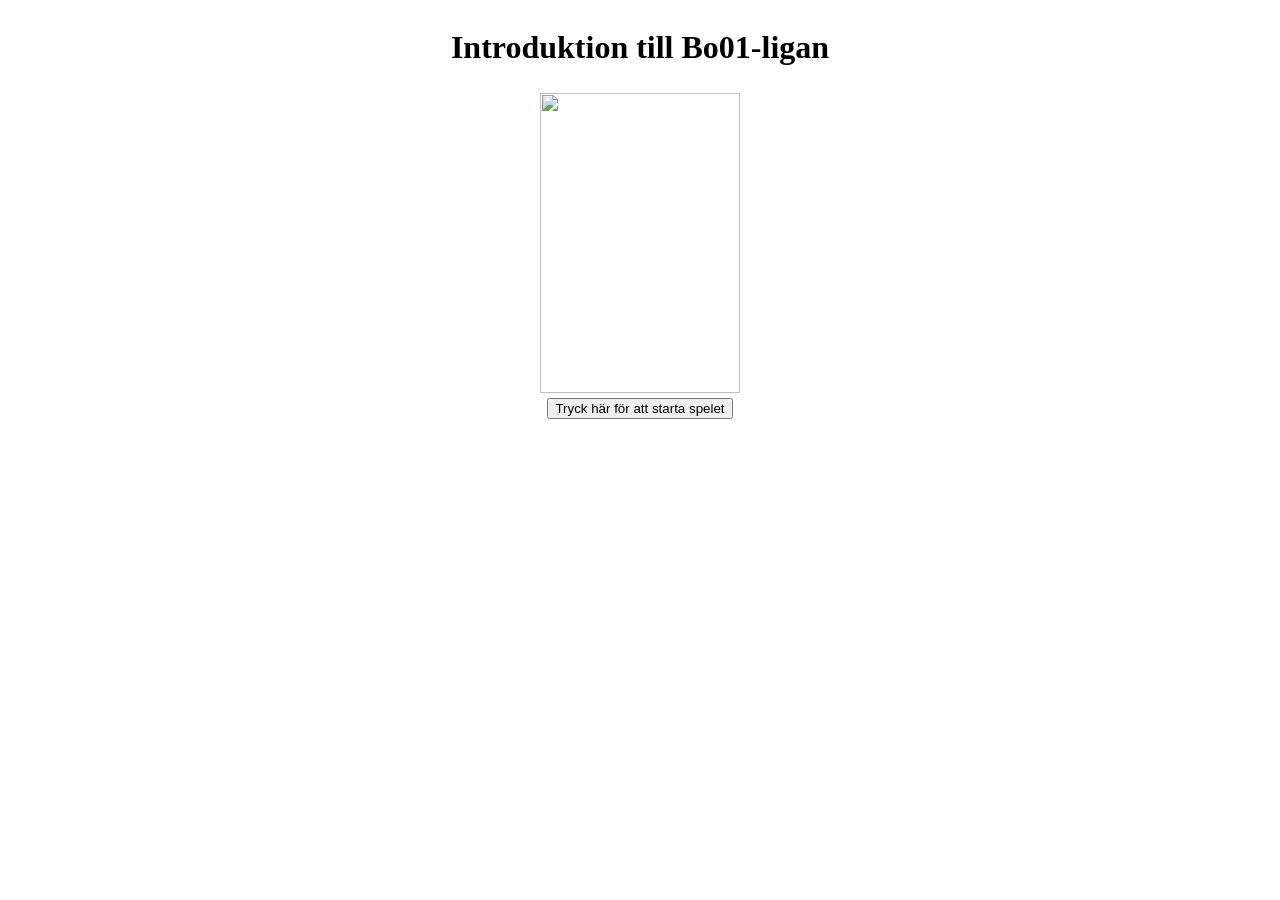
==== commit d98e2c91: "Merge branch 'main' into jonah_branch" ====
--- a/public/index.html
+++ b/public/index.html
@@ -4,184 +4,36 @@
 <head>
     <meta charset="UTF-8">
     <meta name="viewport" content="width=device-width, initial-scale=1.0">
-    <link rel="stylesheet" href="newspaper.css">
-    <link rel="stylesheet" href="guessTheWord.css">
-    <link rel="stylesheet" href="memory.css">
-    <link rel="stylesheet" href="guessTheRebus.css">
-    <title>Document</title>
+
+    <title>Start</title>
+    <style>
+        body {
+            display: flex;
+            flex-direction: column;
+            align-items: center;
+            gap: 5px;
+        }
+
+        img {
+            height: 300px;
+            width: 200px;
+        }
+    </style>
+
 </head>
 
 <body>
-    <div id="newsPaperSection" class="displayNone">
 
-        <p id="readCarefully">Läs noggran</p>
+    <h1>Introduktion till Bo01-ligan</h1>
+    <img src="bilder/backgroundInfo.png" alt="">
 
-        <div id="navBar">
-            <div>
-                <h1>Västra Posten</h1>
-            </div>
-            <img id="newspaperIcon" src="bilder/image.png" alt="">
-            <div>
-                <h1>Lokala notiser</h1>
-            </div>
-        </div>
+    <button onclick="startGame()">Tryck här för att starta spelet</button>
 
-        <div id="sectionOne">
-
-            <div class="articelSzS">
-                <h1>Observationer vid kustområdet</h1>
-                <p>
-                    Under de senaste veckorna har några boende noterat återkommande rörelser i området vid vattnet.
-                    Det handlar främst om personer som passerar igenom utan tydligt ärende.
-                </p>
-                <p>
-                    Vissa tider verkar vara mer frekventa än andra, särskilt kvällstid.
-                </p>
-                <p>
-                    En anteckning som cirkulerar i ett vittnesmål innehåller siffran <span
-                        class="highlight">55.610</span>.
-                </p>
-                <p>
-                    Vad siffran syftar på är oklart.
-                </p>
-            </div>
-
-            <div class="articelSzS">
-                <h1>Lokalt café lockar besökare</h1>
-                <p>
-                    Ett nytt café i området har snabbt blivit ett vanligt stopp för förbipasserande.
-                    Många sitter där korta stunder innan de går vidare.
-                </p>
-
-                <img src="bilder/download.jpg" alt=" ">
-
-                <p>
-                    Någon har noterat en sifferrad i närheten: <span class="clue">12.972</span>.
-                </p>
-                <p>
-                    Det är oklart om det är en slump eller något som har betydelse.
-                </p>
-                <p>
-                    Platsen används ofta för korta möten.
-                </p>
-            </div>
-
-            <div class="articelSzS">
-                <div id="picNText">
-                    <h1>Person observerad vid elinstallationer</h1>
-                </div>
-
-                <img id="picSzS" src="bilder/johannes.png" alt="">
-
-                <p>
-                    En person har setts vid flera tillfällen i närheten av teknisk utrustning i området.
-                </p>
-                <p>
-                    Personen uppehåller sig ofta nära ett svartmålat elskåp.
-                </p>
-                <p>
-                    Efter korta interaktioner lämnas platsen snabbt.
-                </p>
-                <p>
-                    Inga ytterligare incidenter har rapporterats.
-                </p>
-            </div>
-
-        </div>
-
-        <div id="sectionTwo">
-
-            <div class="articelSzS">
-                <h1>Förändringar i kustnära område</h1>
-
-                <p class="subheadline">Lokala observationer över tid</p>
-
-                <img src="bilder/aghemp_fasad_9.webp" alt=" ">
-
-                <p>
-                    Området har under en längre period haft små förändringar i rörelsemönster.
-                </p>
-
-                <p>
-                    Flera personer rör sig genom samma platser med jämna mellanrum.
-                </p>
-
-                <p>
-                    En sammanställning av noteringar visar två värden:
-                    <span class="highlight">55.610201</span> och <span class="highlight">12.972288</span>.
-                </p>
-
-                <p>
-                    Det är oklart om de två värdena har ett samband.
-                </p>
-
-                <p>
-                    Vissa observationer pekar mot områden nära sittplatser och öppna ytor.
-                </p>
-            </div>
-
-            <div class="articelSzS">
-                <h1>Stenytor och återkommande mötesplatser</h1>
-                <p>
-                    I området finns flera stenytor där människor ofta stannar till en kort stund.
-                </p>
-                <p>
-                    En av dessa ytor beskrivs som ovanligt jämn jämfört med andra i närheten.
-                </p>
-                <p>
-                    Det finns inga rapporterade problem kopplade till platsen.
-                </p>
-                <p>
-                    Observationerna fortsätter att dokumenteras löpande.
-                </p>
-            </div>
-
-            <div class="articelSzS">
-                <h1>Återkommande noteringar i området</h1>
-                <p>
-                    Kommunala inspektörer har börjat samla in fler rapporter från samma geografiska område.
-                </p>
-
-                <img src="bilder/download2.jpg" alt=" ">
-
-                <p>
-                    Det handlar främst om återkommande detaljer som inte verkar ha någon direkt förklaring.
-                </p>
-                <p>
-                    Flera anteckningar pekar mot att rörelsemönster följer en slags rutin.
-                </p>
-                <p>
-                    En plats nämns upprepade gånger men utan exakt angivelse av position.
-                </p>
-            </div>
-
-        </div>
-
-    </div>
-
-    <div id="firstMission" class="displayNone"></div>
-    <div id="guessTheWord" class="displayNone">
-        <div id="gamingArea"></div>
-        <input id="guessedLetter" type="text">
-        <button id="confirmLetter">Enter</button>
-
-    </div>
-
-    <button class="displayNone" id="closeSectionButton" type="button">Close</button>
-
-    <div class="gameContainer">
-        <div class="phone">
-            <div class="gamingArea">
-                <div class="guessTheRebus"></div>
-                <div class="answerSection"></div>
-                <div class="actionButtons"></div>
-            </div>
-        </div>
-    </div>
-
-    <script src="firstmission.js"></script>
-    <script src="guessTheWord.js"></script>
-    <script src="memory.js"></script>
+    <script>
+        function startGame() {
+            window.location.href = "guesspassword/password.html";
+        }
+    </script>
     <script src="index.js"></script>
 </body>
 
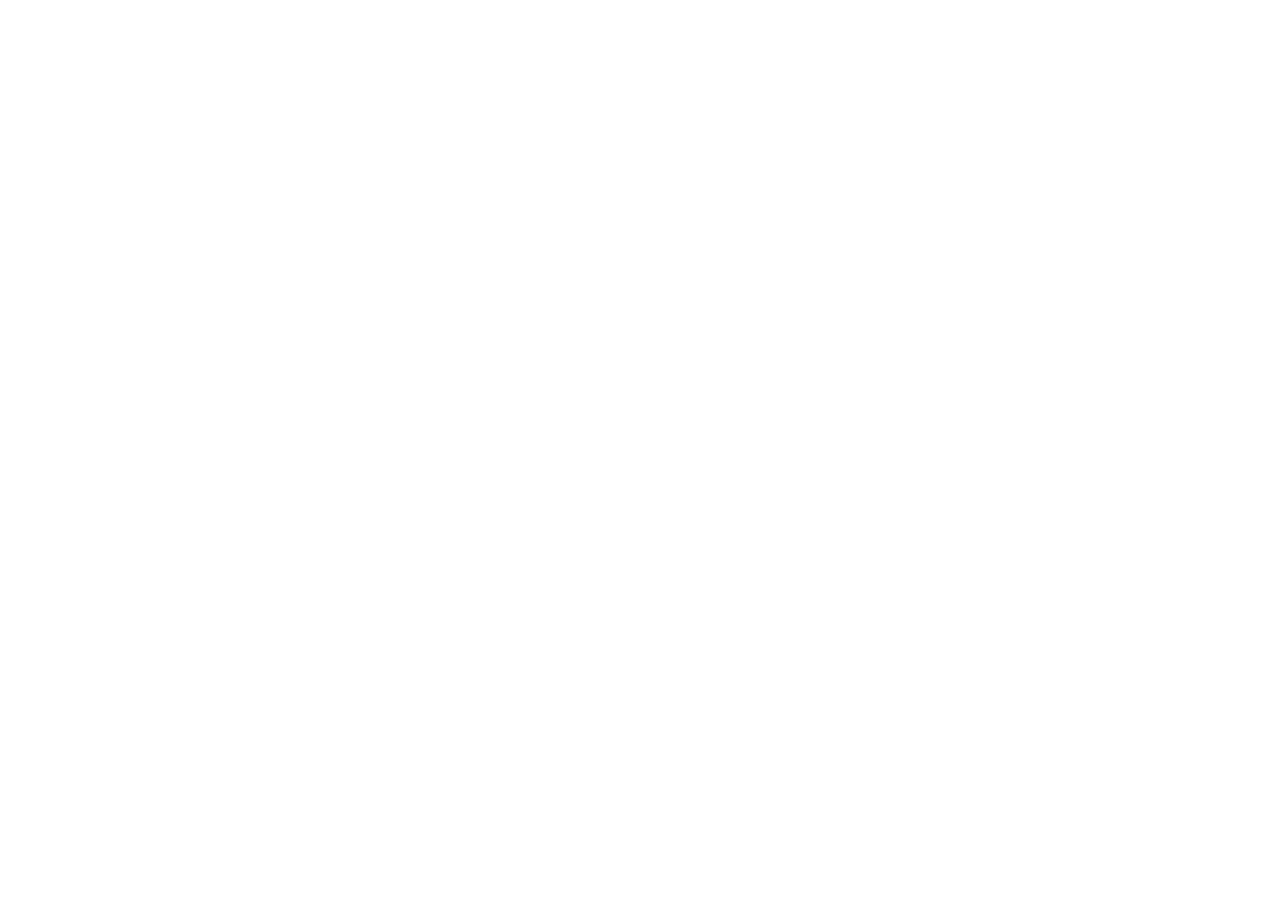
==== commit 688182ef: "Fixar lite mögelsot" ====
--- a/public/index.html
+++ b/public/index.html
@@ -1,40 +1,173 @@
 <!DOCTYPE html>
 <html lang="en">
-
 <head>
     <meta charset="UTF-8">
     <meta name="viewport" content="width=device-width, initial-scale=1.0">
+    <link rel="stylesheet" href="newspaper.css">
+    <link rel="stylesheet" href="guessTheWord.css">
+    <link rel="stylesheet" href="memory.css">
+    <link rel="stylesheet" href="mögelostSida.css">
+    <title>Document</title>
+</head>
+<body>
+    <div id="newsPaperSection" class="displayNone">
 
-    <title>Start</title>
-    <style>
-        body {
-            display: flex;
-            flex-direction: column;
-            align-items: center;
-            gap: 5px;
-        }
+        <p id="readCarefully">Läs noggran</p>
 
-        img {
-            height: 300px;
-            width: 200px;
-        }
-    </style>
+        <div id="navBar">
+            <div>
+                <h1>Västra Posten</h1>
+            </div>
+            <img id="newspaperIcon" src="bilder/image.png" alt="">
+            <div>
+                <h1>Lokala notiser</h1>
+            </div>
+        </div>
 
-</head>
+        <div id="sectionOne">
 
-<body>
+            <div class="articelSzS">
+                <h1>Observationer vid kustområdet</h1>
+                <p>
+                    Under de senaste veckorna har några boende noterat återkommande rörelser i området vid vattnet.
+                    Det handlar främst om personer som passerar igenom utan tydligt ärende.
+                </p>
+                <p>
+                    Vissa tider verkar vara mer frekventa än andra, särskilt kvällstid.
+                </p>
+                <p>
+                    En anteckning som cirkulerar i ett vittnesmål innehåller siffran <span class="highlight">55.610</span>.
+                </p>
+                <p>
+                    Vad siffran syftar på är oklart.
+                </p>
+            </div>
 
-    <h1>Introduktion till Bo01-ligan</h1>
-    <img src="bilder/backgroundInfo.png" alt="">
+            <div class="articelSzS">
+                <h1>Lokalt café lockar besökare</h1>
+                <p>
+                    Ett nytt café i området har snabbt blivit ett vanligt stopp för förbipasserande.
+                    Många sitter där korta stunder innan de går vidare.
+                </p>
+                
+                <img src="bilder/download.jpg" alt=" ">
 
-    <button onclick="startGame()">Tryck här för att starta spelet</button>
+                <p>
+                    Någon har noterat en sifferrad i närheten: <span class="clue">12.972</span>.
+                </p>
+                <p>
+                    Det är oklart om det är en slump eller något som har betydelse.
+                </p>
+                <p>
+                    Platsen används ofta för korta möten.
+                </p>
+            </div>
 
-    <script>
-        function startGame() {
-            window.location.href = "guesspassword/password.html";
-        }
-    </script>
+            <div class="articelSzS">
+                <div id="picNText">
+                    <h1>Person observerad vid elinstallationer</h1>
+                </div>
+                
+                <img id="picSzS" src="bilder/johannes.png" alt="">
+
+                <p>
+                    En person har setts vid flera tillfällen i närheten av teknisk utrustning i området.
+                </p>
+                <p>
+                    Personen uppehåller sig ofta nära ett svartmålat elskåp.
+                </p>
+                <p>
+                    Efter korta interaktioner lämnas platsen snabbt.
+                </p>
+                <p>
+                    Inga ytterligare incidenter har rapporterats.
+                </p>
+            </div>
+
+        </div>
+
+        <div id="sectionTwo">
+
+            <div class="articelSzS">
+                <h1>Förändringar i kustnära område</h1>
+
+                <p class="subheadline">Lokala observationer över tid</p>
+
+                <img src="bilder/aghemp_fasad_9.webp" alt=" ">
+
+                <p>
+                    Området har under en längre period haft små förändringar i rörelsemönster.
+                </p>
+
+                <p>
+                    Flera personer rör sig genom samma platser med jämna mellanrum.
+                </p>
+
+                <p>
+                    En sammanställning av noteringar visar två värden: 
+                    <span class="highlight">55.610201</span> och <span class="highlight">12.972288</span>.
+                </p>
+
+                <p>
+                    Det är oklart om de två värdena har ett samband.
+                </p>
+
+                <p>
+                    Vissa observationer pekar mot områden nära sittplatser och öppna ytor.
+                </p>
+            </div>
+
+            <div class="articelSzS">
+                <h1>Stenytor och återkommande mötesplatser</h1>
+                <p>
+                    I området finns flera stenytor där människor ofta stannar till en kort stund.
+                </p>
+                <p>
+                    En av dessa ytor beskrivs som ovanligt jämn jämfört med andra i närheten.
+                </p>
+                <p>
+                    Det finns inga rapporterade problem kopplade till platsen.
+                </p>
+                <p>
+                    Observationerna fortsätter att dokumenteras löpande.
+                </p>
+            </div>
+
+            <div class="articelSzS">
+                <h1>Återkommande noteringar i området</h1>
+                <p>
+                    Kommunala inspektörer har börjat samla in fler rapporter från samma geografiska område.
+                </p>
+                
+                <img src="bilder/download2.jpg" alt=" ">
+
+                <p>
+                    Det handlar främst om återkommande detaljer som inte verkar ha någon direkt förklaring.
+                </p>
+                <p>
+                    Flera anteckningar pekar mot att rörelsemönster följer en slags rutin.
+                </p>
+                <p>
+                    En plats nämns upprepade gånger men utan exakt angivelse av position.
+                </p>
+            </div>
+
+        </div>
+
+    </div>
+
+    <div id="firstMission" class="displayNone"></div>
+    <div id="guessTheWord" class="displayNone">
+        <div id="gamingArea"></div>
+        <input id="guessedLetter" type="text">
+        <button id="confirmLetter">Enter</button>
+    </div>
+
+    <button class="displayNone" id="closeSectionButton" type="button">Close</button>
+
+    <script src="firstmission.js"></script>
+    <script src="guessTheWord.js"></script>
+    <script src="memory.js"></script>
     <script src="index.js"></script>
 </body>
-
 </html>
--- a/public/newspaper.css
+++ b/public/newspaper.css
@@ -0,0 +1,189 @@
+body {
+    margin: 0;
+    background-color: #ffffff;
+}
+
+.displayNone {
+    display: none !important;
+}
+
+#newsPaperSection {
+    font-family: "Times New Roman", Georgia, serif;
+    max-width: 1100px;
+    margin: auto;
+    margin-top: 100px;
+    margin-bottom: 100px;
+    background: #f4ecd8;
+    border-radius: 10px;
+    padding: 30px;
+    box-shadow: 0 0 20px rgba(0,0,0,0.2);
+    position: relative;
+}
+
+#readCarefully {
+    position: absolute;
+    top: 10px;
+    right: 20px;
+    color: red;
+    font-weight: bold;
+    font-size: 12px;
+    animation: blinkText 1.5s infinite;
+}
+
+@keyframes blinkText {
+    0% { opacity: 1; }
+    50% { opacity: 0.2; }
+    100% { opacity: 1; }
+}
+
+#navBar {
+    display: flex;
+    justify-content: space-between;
+    align-items: center;
+    border-bottom: 4px double black;
+    padding-bottom: 10px;
+}
+
+#navBar h1 {
+    margin: 0;
+    font-size: 26px;
+    letter-spacing: 2px;
+    text-transform: uppercase;
+}
+
+#newspaperIcon {
+    height: 70px;
+    width: 70px;
+}
+
+#sectionOne, #sectionTwo {
+    display: flex;
+    flex-wrap: wrap;
+    gap: 25px;
+    margin-top: 25px;
+}
+
+.articelSzS {
+    flex: 1 1 300px;
+    padding: 15px;
+    border-right: 1px solid #999;
+    position: relative;
+}
+
+.articelSzS:last-child {
+    border-right: none;
+}
+
+.articelSzS h1 {
+    font-size: 24px;
+    margin-bottom: 10px;
+    font-weight: bold;
+    text-transform: uppercase;
+    line-height: 1.2;
+}
+
+.articelSzS p:first-of-type::first-letter {
+    font-size: 20px;
+    float: left;
+    margin-right: 2px;
+    font-weight: bold;
+    color: red;
+}
+
+.articelSzS p {
+    margin: 6px 0;
+    line-height: 1.6;
+    font-size: 15px;
+    text-align: justify;
+}
+
+.highlight {
+    font-weight: bold;
+    font-size: 12px;
+    letter-spacing: 1px;
+}
+
+.clue {
+    font-style: italic;
+    text-decoration: underline;
+}
+
+.articelSzS img {
+    width: 100%;
+    height: auto;
+    filter: grayscale(100%);
+    margin: 10px 0;
+}
+
+.subheadline {
+    font-size: 14px;
+    font-style: italic;
+    border-bottom: 1px solid #aaa;
+    margin-bottom: 8px;
+}
+
+#picNText {
+    display: flex;
+    gap: 10px;
+    align-items: center;
+}
+
+#firstMission {
+    min-height: 100vh;
+    width: 100%;
+    background-color: black;
+    font-family: 'Courier New', Courier, monospace;
+    color: rgb(18, 138, 18);
+    font-weight: 500;
+}
+
+#textDivFirstMission {
+    display: flex;
+    flex-wrap: wrap;
+}
+
+/* 📱 MOBIL */
+@media (max-width: 768px) {
+
+    #newsPaperSection {
+        margin: 10px;
+        padding: 15px;
+    }
+
+    #navBar {
+        flex-direction: column;
+        gap: 10px;
+        text-align: center;
+    }
+
+    #navBar h1 {
+        font-size: 18px;
+    }
+
+    #newspaperIcon {
+        height: 50px;
+        width: 50px;
+    }
+
+    #sectionOne, #sectionTwo {
+        flex-direction: column;
+    }
+
+    .articelSzS {
+        border-right: none;
+        border-bottom: 1px solid #999;
+    }
+
+    .articelSzS h1 {
+        font-size: 18px;
+    }
+
+    .articelSzS p {
+        font-size: 14px;
+    }
+
+    #picNText {
+        flex-direction: column;
+        text-align: center;
+    }
+}
--- a/public/mögelostSida.css
+++ b/public/mögelostSida.css
@@ -0,0 +1,132 @@
+.displayNone {
+    display: none !important;
+}
+
+#mogelOstSida1 {
+    display: flex;
+    flex-direction: column;
+    align-items: center;
+    padding: 20px;
+}
+
+/* Gör så att vi kan placera text ovanpå bilden */
+#mogelOstSida1 {
+    position: relative;
+}
+
+#mogelOstSida1 img {
+    width: 60%;
+    height: auto;
+    display: block;
+}
+
+/* TEXT PÅ BILD */
+#mogelinfo {
+    position: absolute;
+    bottom: 80px; /* justera vid behov */
+    width: 60%;
+    text-align: center;
+}
+
+#mogelinfo p {
+    color: yellow;
+    font-size: 22px;
+    background: rgba(0, 0, 0, 0.6); /* gör texten läsbar */
+    padding: 10px;
+    border-radius: 10px;
+}
+
+/* KNAPP */
+#mogelBtn {
+    margin-top: 20px;
+    padding: 12px 25px;
+    font-size: 18px;
+    background-color: black;
+    color: yellow;
+    border: none;
+    border-radius: 8px;
+    cursor: pointer;
+}
+
+#mogelBtn:hover {
+    background-color: #333;
+}
+
+/* 📱 MOBIL */
+@media (max-width: 768px) {
+
+    #mogelOstSida1 img {
+        width: 70%;
+    }
+
+    #mogelinfo {
+        width: 70%;
+        bottom: 70px;
+    }
+
+    #mogelinfo p {
+        font-size: 14px;
+    }
+
+    #mogelBtn {
+        width: 60%;
+        font-size: 16px;
+    }
+
+    #mogelOstSida2 > img {
+        width: 90%;
+    }
+
+    #mogelinfo2 img {
+        width: 70px;
+    }
+
+    #mogelinfo2 p {
+        font-size: 10px;
+    }
+}
+
+
+/* SIDA 2 */
+#mogelOstSida2 {
+    position: relative;
+    width: 100%;
+    height: 100vh;
+    display: flex;
+    justify-content: center;
+    align-items: center;
+}
+
+#mogelOstSida2 > img {
+    width: 60%;
+    height: auto;
+    display: block;
+}
+
+/* Box.png container */
+#mogelinfo2 {
+    position: absolute;
+    top: 20px;   /* ändra själv */
+    left: 20px;  /* ändra själv */
+}
+
+#mogelinfo2 img {
+    width: 100px; /* justera storlek */
+    height: auto;
+    cursor: pointer;
+    transition: all 0.6s ease;
+}
+
+/* Blinkande text */
+#mogelinfo2 p {
+    font-size: 12px;
+    text-align: center;
+    color: white;
+    animation: blinka 1s infinite;
+}
+
+@keyframes blinka {
+    0%, 100% { opacity: 1; }
+    50%       { opacity: 0; }
+}
+
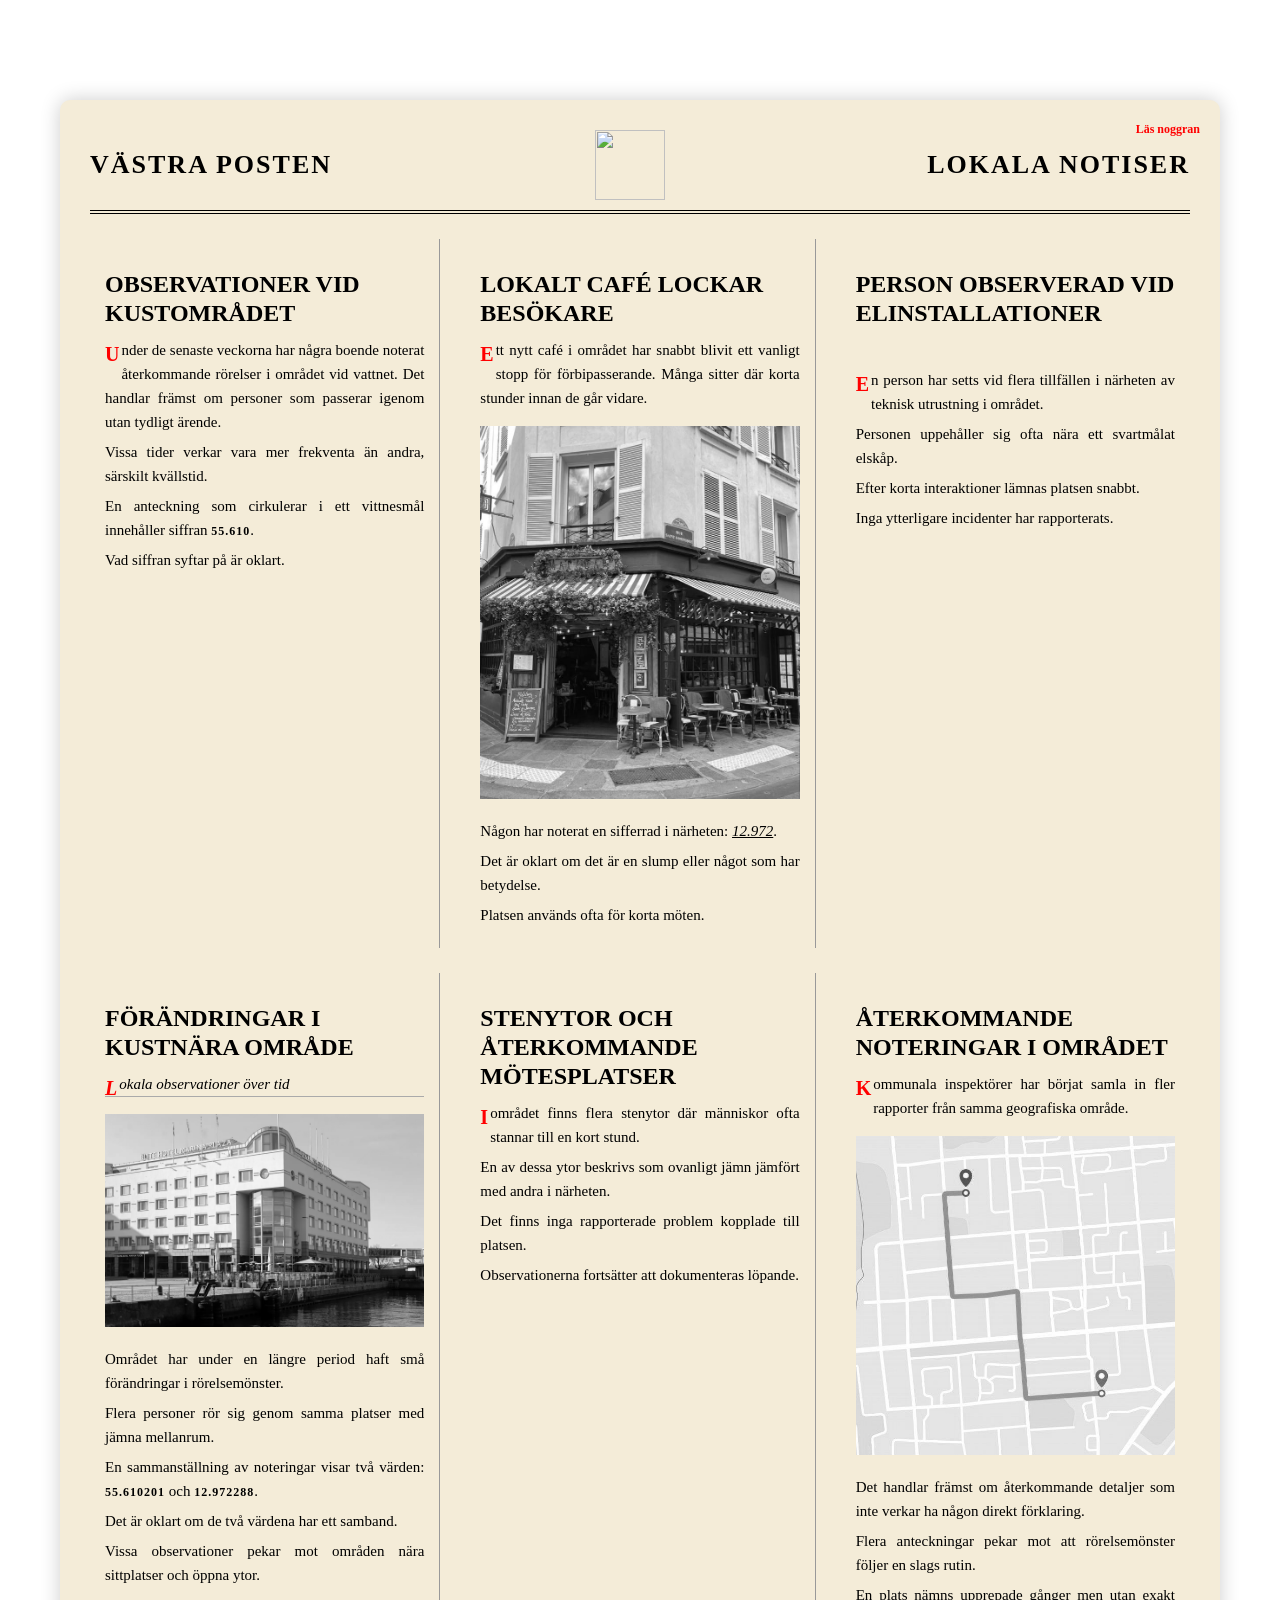
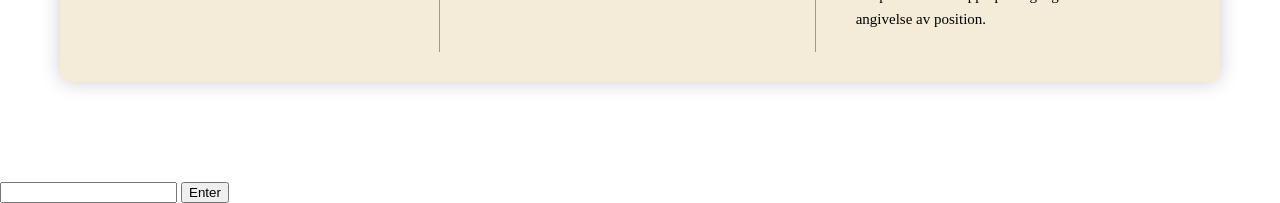
==== commit bfeb54c2: "Merge branch 'main' into judyBranch040" ====
--- a/public/index.html
+++ b/public/index.html
@@ -1,16 +1,17 @@
 <!DOCTYPE html>
 <html lang="en">
+
 <head>
     <meta charset="UTF-8">
     <meta name="viewport" content="width=device-width, initial-scale=1.0">
     <link rel="stylesheet" href="newspaper.css">
     <link rel="stylesheet" href="guessTheWord.css">
     <link rel="stylesheet" href="memory.css">
-    <link rel="stylesheet" href="mögelostSida.css">
     <title>Document</title>
 </head>
+
 <body>
-    <div id="newsPaperSection" class="displayNone">
+    <div id="newsPaperSection">
 
         <p id="readCarefully">Läs noggran</p>
 
@@ -157,10 +158,11 @@
     </div>
 
     <div id="firstMission" class="displayNone"></div>
-    <div id="guessTheWord" class="displayNone">
+    <div id="guessTheWord">
         <div id="gamingArea"></div>
         <input id="guessedLetter" type="text">
         <button id="confirmLetter">Enter</button>
+
     </div>
 
     <button class="displayNone" id="closeSectionButton" type="button">Close</button>
@@ -170,4 +172,5 @@
     <script src="memory.js"></script>
     <script src="index.js"></script>
 </body>
+
 </html>
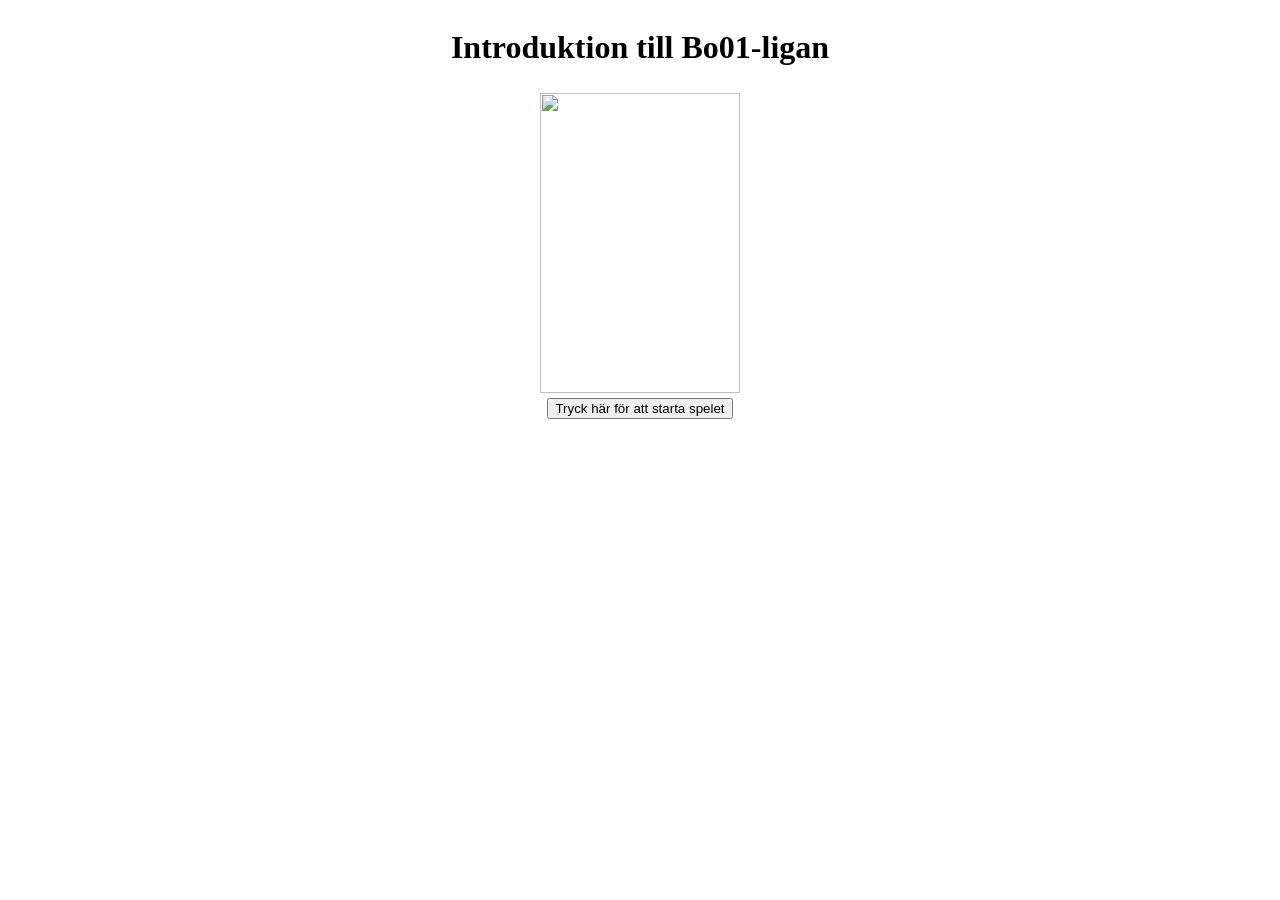
==== commit 7e8bfe32: "change" ====
--- a/public/index.html
+++ b/public/index.html
@@ -1,176 +1,33 @@
 <!DOCTYPE html>
 <html lang="en">
-
 <head>
     <meta charset="UTF-8">
     <meta name="viewport" content="width=device-width, initial-scale=1.0">
-    <link rel="stylesheet" href="newspaper.css">
-    <link rel="stylesheet" href="guessTheWord.css">
-    <link rel="stylesheet" href="memory.css">
-    <title>Document</title>
+    <title>Start</title>
+    <style>
+        body {
+            display: flex;
+            flex-direction: column;
+            align-items: center;
+            gap: 5px;
+        }
+        img {
+            height: 300px;
+            width: 200px;
+        }
+    </style>
 </head>
+<body>
+    <h1>Introduktion till Bo01-ligan</h1>
+    <img src="bilder/backgroundInfo.png" alt="">
 
-<body>
-    <div id="newsPaperSection">
+    <button onclick="startGame()">Tryck här för att starta spelet</button>
 
-        <p id="readCarefully">Läs noggran</p>
-
-        <div id="navBar">
-            <div>
-                <h1>Västra Posten</h1>
-            </div>
-            <img id="newspaperIcon" src="bilder/image.png" alt="">
-            <div>
-                <h1>Lokala notiser</h1>
-            </div>
-        </div>
-
-        <div id="sectionOne">
-
-            <div class="articelSzS">
-                <h1>Observationer vid kustområdet</h1>
-                <p>
-                    Under de senaste veckorna har några boende noterat återkommande rörelser i området vid vattnet.
-                    Det handlar främst om personer som passerar igenom utan tydligt ärende.
-                </p>
-                <p>
-                    Vissa tider verkar vara mer frekventa än andra, särskilt kvällstid.
-                </p>
-                <p>
-                    En anteckning som cirkulerar i ett vittnesmål innehåller siffran <span class="highlight">55.610</span>.
-                </p>
-                <p>
-                    Vad siffran syftar på är oklart.
-                </p>
-            </div>
-
-            <div class="articelSzS">
-                <h1>Lokalt café lockar besökare</h1>
-                <p>
-                    Ett nytt café i området har snabbt blivit ett vanligt stopp för förbipasserande.
-                    Många sitter där korta stunder innan de går vidare.
-                </p>
-                
-                <img src="bilder/download.jpg" alt=" ">
-
-                <p>
-                    Någon har noterat en sifferrad i närheten: <span class="clue">12.972</span>.
-                </p>
-                <p>
-                    Det är oklart om det är en slump eller något som har betydelse.
-                </p>
-                <p>
-                    Platsen används ofta för korta möten.
-                </p>
-            </div>
-
-            <div class="articelSzS">
-                <div id="picNText">
-                    <h1>Person observerad vid elinstallationer</h1>
-                </div>
-                
-                <img id="picSzS" src="bilder/johannes.png" alt="">
-
-                <p>
-                    En person har setts vid flera tillfällen i närheten av teknisk utrustning i området.
-                </p>
-                <p>
-                    Personen uppehåller sig ofta nära ett svartmålat elskåp.
-                </p>
-                <p>
-                    Efter korta interaktioner lämnas platsen snabbt.
-                </p>
-                <p>
-                    Inga ytterligare incidenter har rapporterats.
-                </p>
-            </div>
-
-        </div>
-
-        <div id="sectionTwo">
-
-            <div class="articelSzS">
-                <h1>Förändringar i kustnära område</h1>
-
-                <p class="subheadline">Lokala observationer över tid</p>
-
-                <img src="bilder/aghemp_fasad_9.webp" alt=" ">
-
-                <p>
-                    Området har under en längre period haft små förändringar i rörelsemönster.
-                </p>
-
-                <p>
-                    Flera personer rör sig genom samma platser med jämna mellanrum.
-                </p>
-
-                <p>
-                    En sammanställning av noteringar visar två värden: 
-                    <span class="highlight">55.610201</span> och <span class="highlight">12.972288</span>.
-                </p>
-
-                <p>
-                    Det är oklart om de två värdena har ett samband.
-                </p>
-
-                <p>
-                    Vissa observationer pekar mot områden nära sittplatser och öppna ytor.
-                </p>
-            </div>
-
-            <div class="articelSzS">
-                <h1>Stenytor och återkommande mötesplatser</h1>
-                <p>
-                    I området finns flera stenytor där människor ofta stannar till en kort stund.
-                </p>
-                <p>
-                    En av dessa ytor beskrivs som ovanligt jämn jämfört med andra i närheten.
-                </p>
-                <p>
-                    Det finns inga rapporterade problem kopplade till platsen.
-                </p>
-                <p>
-                    Observationerna fortsätter att dokumenteras löpande.
-                </p>
-            </div>
-
-            <div class="articelSzS">
-                <h1>Återkommande noteringar i området</h1>
-                <p>
-                    Kommunala inspektörer har börjat samla in fler rapporter från samma geografiska område.
-                </p>
-                
-                <img src="bilder/download2.jpg" alt=" ">
-
-                <p>
-                    Det handlar främst om återkommande detaljer som inte verkar ha någon direkt förklaring.
-                </p>
-                <p>
-                    Flera anteckningar pekar mot att rörelsemönster följer en slags rutin.
-                </p>
-                <p>
-                    En plats nämns upprepade gånger men utan exakt angivelse av position.
-                </p>
-            </div>
-
-        </div>
-
-    </div>
-
-    <div id="firstMission" class="displayNone"></div>
-    <div id="guessTheWord">
-        <div id="gamingArea"></div>
-        <input id="guessedLetter" type="text">
-        <button id="confirmLetter">Enter</button>
-
-    </div>
-
-    <button class="displayNone" id="closeSectionButton" type="button">Close</button>
-
-    <script src="firstmission.js"></script>
-    <script src="guessTheWord.js"></script>
-    <script src="memory.js"></script>
+    <script>
+    function startGame() {
+        window.location.href = "guesspassword/password.html";
+    }
+    </script>
     <script src="index.js"></script>
 </body>
-
-</html>+</html>
